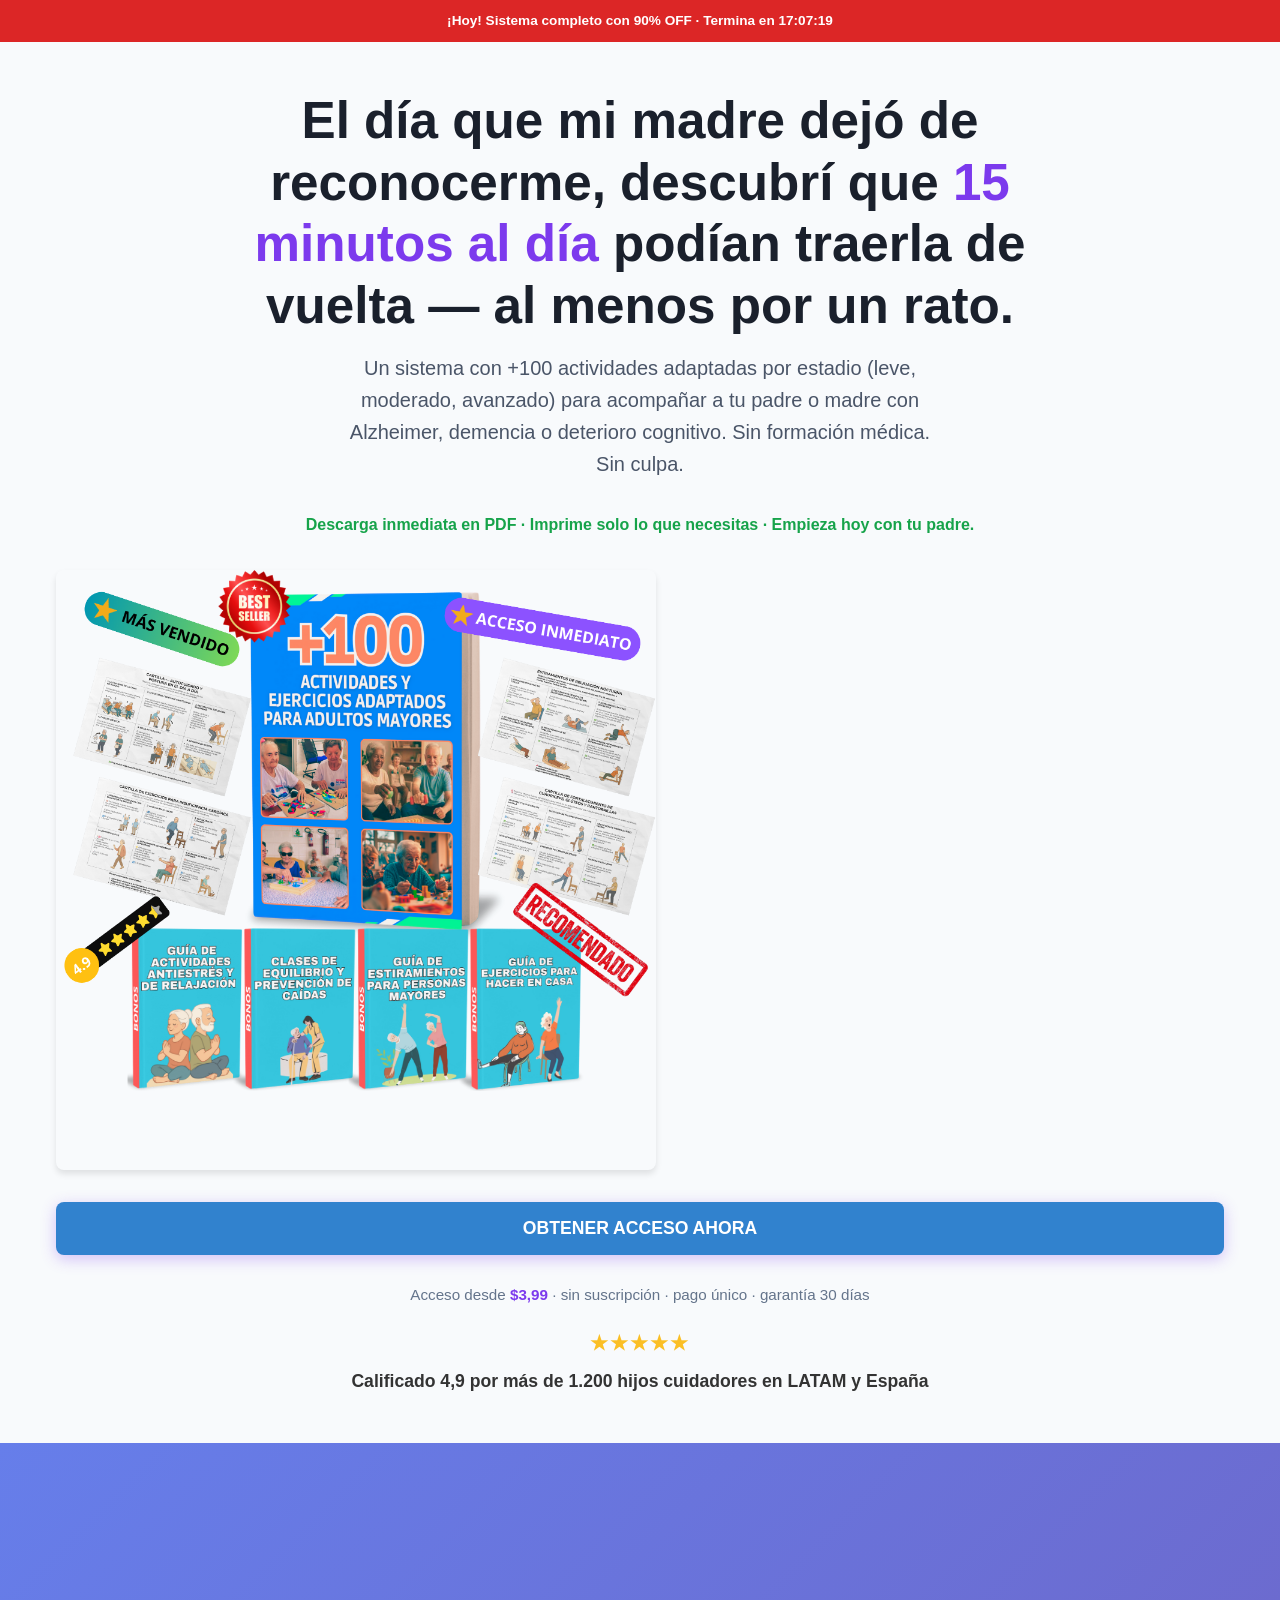
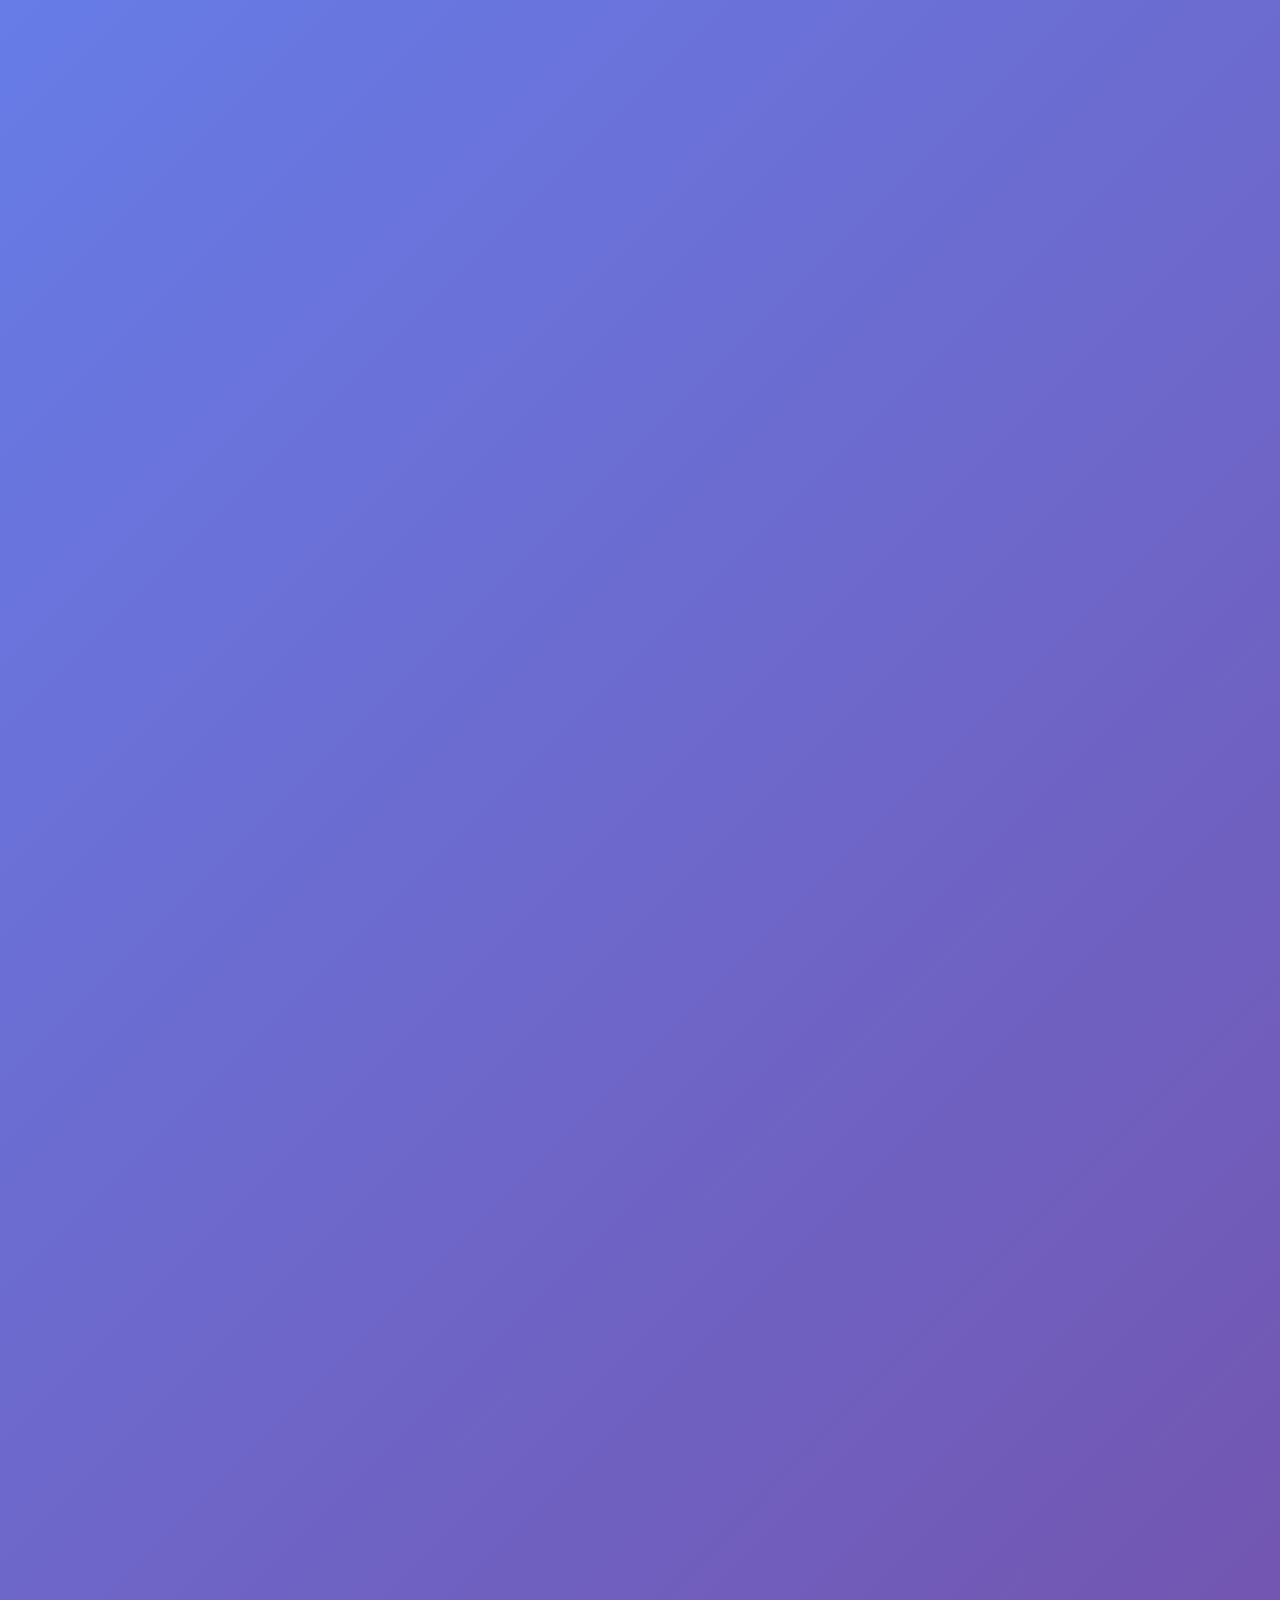
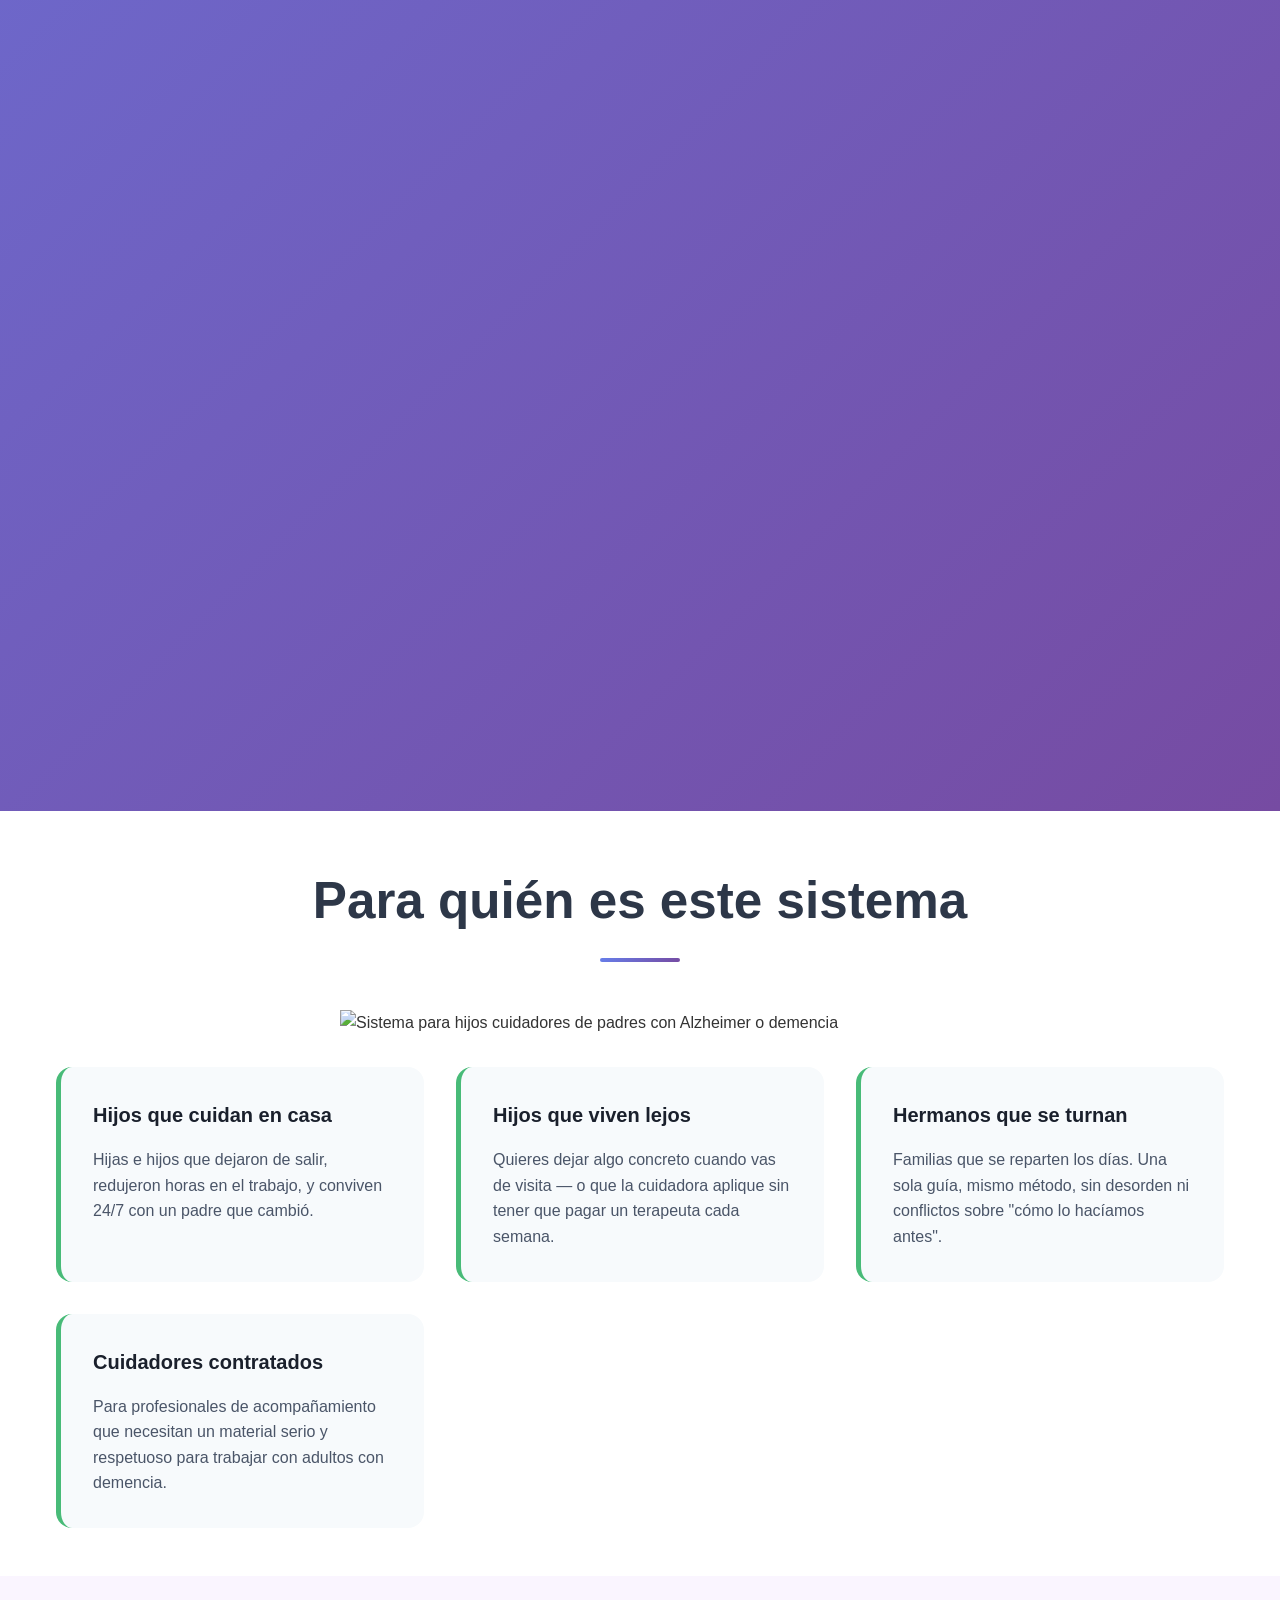
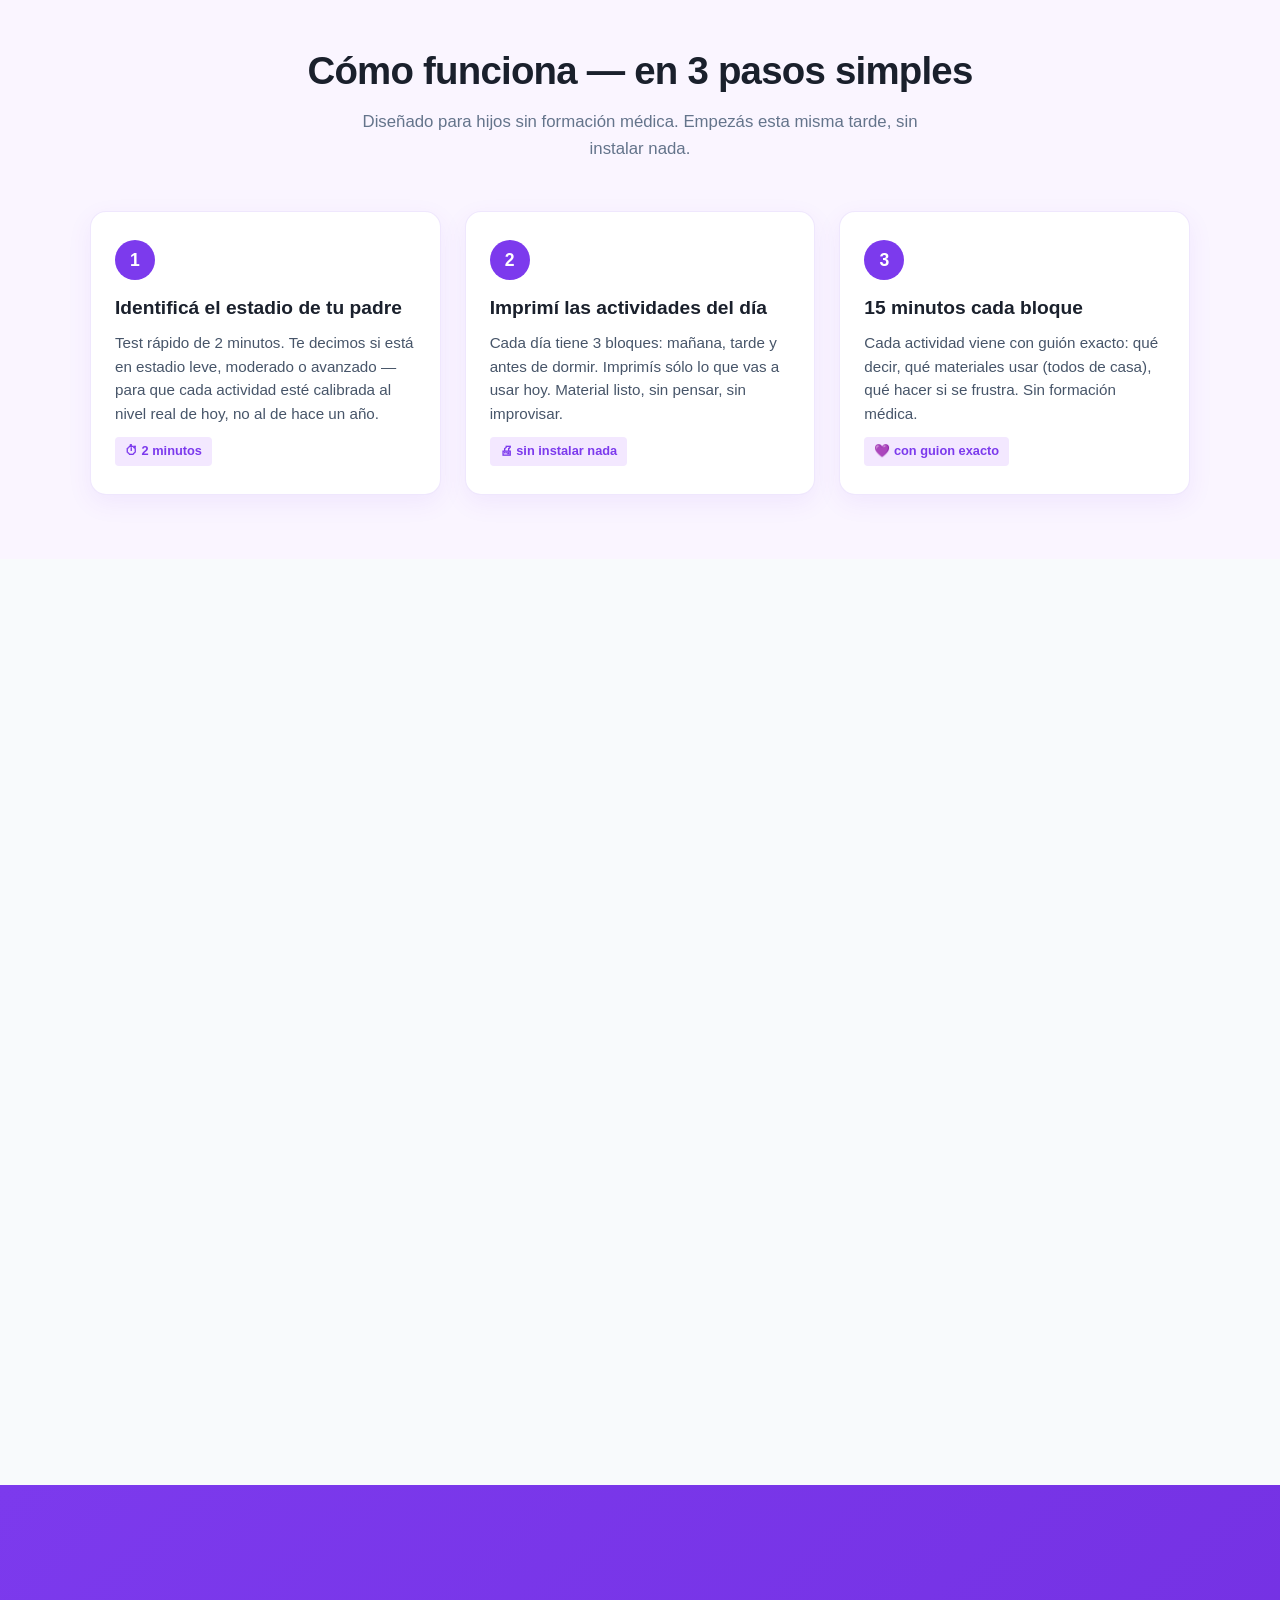
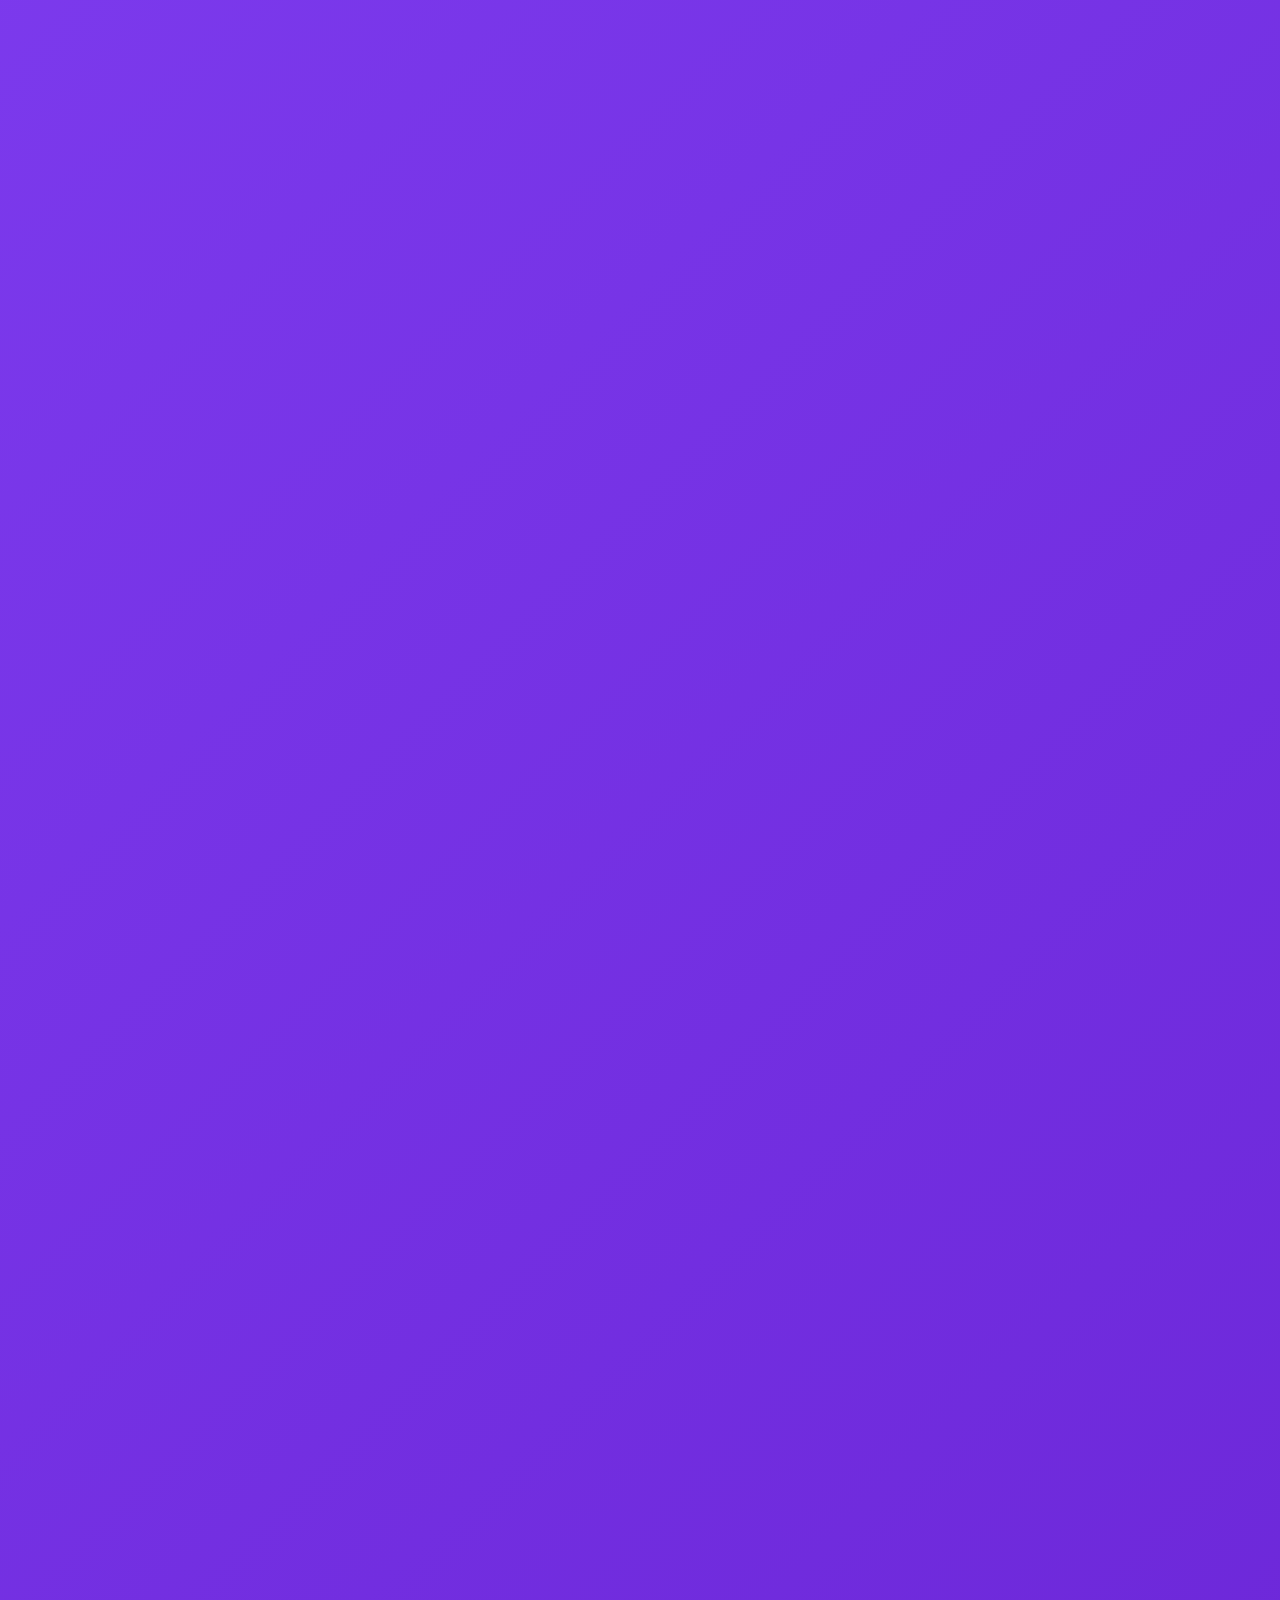
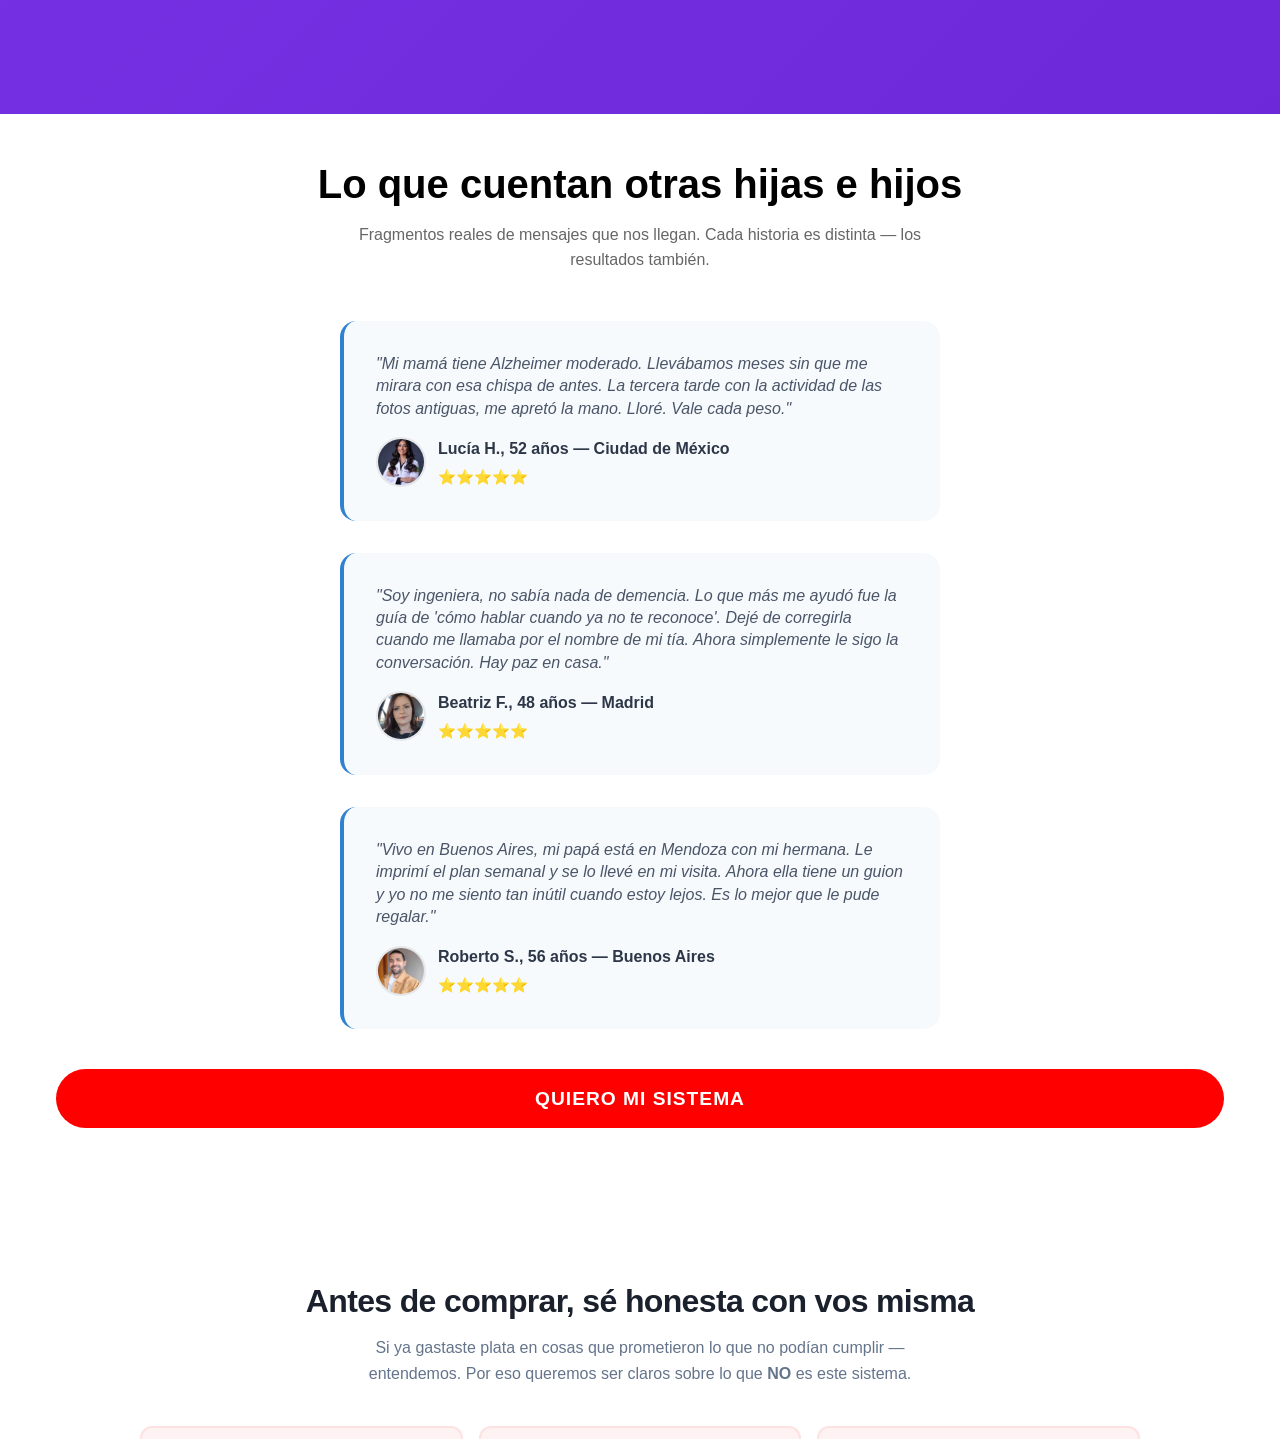
==== index.html @ bbbdfca9 "dsd" ====
<!DOCTYPE html>
<html lang="es">
<head>
    <meta charset="UTF-8">
    <meta name="viewport" content="width=device-width, initial-scale=1.0">
    <title>Sistema de Estimulación para Adultos Mayores con Alzheimer o Demencia | Para Hijos Cuidadores</title>
    <meta name="description" content="Protocolo de 15 minutos al día con +100 actividades adaptadas por estadio para acompañar a un padre o madre con Alzheimer, demencia o deterioro cognitivo. Para hijos cuidadores, sin formación médica.">
    <meta name="keywords" content="alzheimer, demencia, cuidador familiar, estimulación cognitiva, padre con demencia, madre con alzheimer, deterioro cognitivo, actividades adultos mayores">
    <link rel="icon" href="assets-shared/favicon.ico">

    <meta property="og:title" content="El día que mi madre dejó de reconocerme — descubrí estas 5 actividades">
    <meta property="og:description" content="Un sistema de 15 minutos al día para acompañar a tu padre o madre con Alzheimer o demencia. Sin formación médica, sin culpa.">
    <meta property="og:type" content="website">
    <meta property="og:image" content="assets-step-01/hero-mockup.png">

    <link rel="preload" as="image" href="assets-step-01/hero-mockup.png" fetchpriority="high">

    <style>
    *{margin:0;padding:0;box-sizing:border-box}
    html{scroll-behavior:smooth}
    body{font-family:-apple-system,BlinkMacSystemFont,'Segoe UI','Roboto','Oxygen','Ubuntu','Cantarell','Fira Sans','Droid Sans','Helvetica Neue',sans-serif;line-height:1.6;color:#333;font-size:1rem;-webkit-font-smoothing:antialiased;-moz-osx-font-smoothing:grayscale;text-rendering:optimizeSpeed}
    .container{max-width:1200px;margin:0 auto;padding:0 1rem;width:100%}
    .top-urgency-banner{background:#7c3aed;color:white;text-align:center;padding:.75rem 1rem;font-weight:600;position:sticky;top:0;z-index:1000;font-size:.9rem}
    .top-urgency-banner p{margin:0;font-size:.95rem;font-weight:600;white-space:nowrap}
    @media(max-width:480px){.top-urgency-banner{font-size:.8rem;padding:.6rem .5rem}.top-urgency-banner p{font-size:.85rem}}
    #hero{background:#f8fafc;text-align:center;padding:3rem 0}
    #hero h1{font-size:clamp(1.7rem,4.5vw,2.8rem);font-weight:800;color:#1a202c;margin-bottom:1rem;line-height:1.25;max-width:900px;margin-left:auto;margin-right:auto}
    .subtitle{font-size:1.2rem;color:#4a5568;margin-bottom:2rem;max-width:720px;margin-left:auto;margin-right:auto}
    .content-image-container{margin:2rem auto;max-width:600px}
    .content-image{max-width:100%;height:auto;border-radius:12px;box-shadow:0 10px 30px rgba(0,0,0,.1)}
    .btn{display:inline-block;padding:1rem 2rem;font-size:1.1rem;font-weight:600;text-decoration:none;border-radius:8px;transition:all .3s ease;border:none;cursor:pointer;text-align:center;min-height:44px;min-width:44px;touch-action:manipulation}
    .btn-primary{background:#7c3aed;color:white;box-shadow:0 4px 15px rgba(124,58,237,.3)}
    .btn-primary:hover{background:#6d28d9;transform:translateY(-2px);box-shadow:0 6px 20px rgba(124,58,237,.4)}
    img{max-width:100%;height:auto;display:block}
    input,textarea,select{font-size:16px}
    @media (max-width:768px){.container{padding:0 .75rem}#hero{padding:2rem 0}#hero h1{font-size:1.6rem;line-height:1.2;margin-bottom:.75rem}.subtitle{font-size:1.05rem;margin-bottom:1.5rem}.btn{padding:.875rem 1.5rem;font-size:1rem}}
    </style>

    <link rel="stylesheet" href="index.css">

    <!-- ====== OVERRIDES (consistência visual roxa + novas seções) ====== -->
    <style>
      /* ===== Fixes responsivos ===== */
      html { overflow-x: clip; }
      body { overflow-x: clip; max-width: 100vw; }
      * { max-width: 100%; }
      img, video { max-width: 100%; height: auto; }

      /* Banner sticky garantido + texto que quebra */
      .top-urgency-banner { position: sticky !important; top: 0 !important; z-index: 1000 !important; }
      .top-urgency-banner p { white-space: normal !important; font-size: .85rem !important; line-height: 1.35 !important; }
      @media (max-width: 480px) {
        .top-urgency-banner p { font-size: .78rem !important; }
      }

      /* Plans title responsivo */
      .plans-section-title { white-space: normal !important; }
      #dynamic-promo-text { display: block; line-height: 1.5; font-size: .95rem; }
      @media (max-width: 480px) {
        #dynamic-promo-text { font-size: .85rem; }
      }

      /* H1 + subtitle do hero garantindo wrap */
      #hero h1 { word-wrap: break-word; overflow-wrap: break-word; }
      .subtitle { word-wrap: break-word; overflow-wrap: break-word; }

      /* Container nunca estoura */
      .container { max-width: 100% !important; box-sizing: border-box; }
      @media (min-width: 1200px) { .container { max-width: 1200px !important; } }

      /* Notificações abaixo do banner (não colidem) */
      .purchase-notifications-container {
        top: 56px !important;
        right: 16px !important;
        max-width: calc(100vw - 32px);
      }
      .purchase-notification { max-width: 320px !important; box-sizing: border-box; }
      @media (max-width: 480px) {
        .purchase-notifications-container { top: 70px !important; right: 8px !important; left: 8px !important; max-width: calc(100vw - 16px); }
        .purchase-notification { max-width: 100% !important; font-size: .82rem !important; padding: 12px 14px !important; }
      }

      /* fundo do plans em roxo coeso com a marca */
      #plans { background: linear-gradient(135deg, #7c3aed 0%, #6d28d9 100%) !important; }
      #plans .limited-time-banner { background: #fbbf24 !important; color: #1a202c !important; }
      #plans .plan-popular, #plans .plan-badge { background: #7c3aed !important; }
      #plans .plan-features-new li:before { color: #7c3aed !important; }
      .plan-card { color: #1a202c; }

      /* Microcopy de preço no hero */
      .hero-price-hint { font-size: .95rem; color: #64748b; margin-top: .75rem; }
      .hero-price-hint strong { color: #7c3aed; font-weight: 800; }

      /* ===== Como funciona ===== */
      #como-funciona { background: #faf5ff; padding: 4rem 0; }
      #como-funciona h2 { text-align: center; font-size: clamp(1.6rem, 4vw, 2.4rem); font-weight: 800; color: #1a202c; margin-bottom: .5rem; letter-spacing: -.02em; }
      #como-funciona .como-sub { text-align: center; color: #64748b; max-width: 600px; margin: 0 auto 3rem; font-size: 1.05rem; }
      .steps-grid { display: grid; grid-template-columns: repeat(auto-fit, minmax(240px, 1fr)); gap: 24px; max-width: 1100px; margin: 0 auto; }
      .step-card { background: white; border-radius: 16px; padding: 28px 24px; box-shadow: 0 8px 24px rgba(124,58,237,.08); border: 1px solid rgba(124,58,237,.12); position: relative; }
      .step-num { display: inline-flex; width: 40px; height: 40px; background: #7c3aed; color: white; border-radius: 50%; align-items: center; justify-content: center; font-weight: 800; font-size: 1.1rem; margin-bottom: 16px; }
      .step-card h3 { font-size: 1.2rem; font-weight: 700; color: #1a202c; margin-bottom: 10px; line-height: 1.3; }
      .step-card p { font-size: .95rem; color: #475569; line-height: 1.55; margin: 0; }
      .step-card .step-meta { display: inline-block; margin-top: 12px; font-size: .8rem; font-weight: 700; color: #7c3aed; background: #f3e8ff; padding: 4px 10px; border-radius: 4px; }

      /* ===== Esto NO es ===== */
      #not-this { background: white; padding: 4rem 0; }
      #not-this h2 { text-align: center; font-size: clamp(1.5rem, 4vw, 2rem); font-weight: 800; color: #1a202c; margin-bottom: .5rem; letter-spacing: -.02em; }
      #not-this .not-sub { text-align: center; color: #64748b; max-width: 580px; margin: 0 auto 2.5rem; font-size: 1rem; }
      .not-grid { display: grid; grid-template-columns: repeat(auto-fit, minmax(240px, 1fr)); gap: 16px; max-width: 1000px; margin: 0 auto; }
      .not-card { padding: 24px; border: 2px solid #fee2e2; border-radius: 12px; background: #fef2f2; }
      .not-card .not-icon { font-size: 1.8rem; margin-bottom: 8px; }
      .not-card h3 { font-size: 1.05rem; font-weight: 700; color: #991b1b; margin-bottom: 8px; }
      .not-card p { font-size: .9rem; color: #7f1d1d; line-height: 1.5; margin: 0; }
      .yes-card-row { margin-top: 32px; padding: 24px; background: #f0fdf4; border: 2px solid #bbf7d0; border-radius: 12px; max-width: 720px; margin-left: auto; margin-right: auto; text-align: center; }
      .yes-card-row strong { color: #166534; font-size: 1.05rem; }
      .yes-card-row p { color: #14532d; font-size: .95rem; margin-top: 6px; line-height: 1.55; }

      /* ===== Sticky CTA mobile ===== */
      .sticky-cta-alz {
        position: fixed; bottom: 0; left: 0; right: 0;
        background: white;
        border-top: 2px solid #7c3aed;
        padding: 12px 16px;
        display: none; align-items: center; justify-content: space-between; gap: 12px;
        box-shadow: 0 -4px 16px rgba(0,0,0,.1);
        z-index: 99;
      }
      .sticky-cta-alz .sticky-info { font-size: .82rem; color: #1a202c; font-weight: 600; line-height: 1.3; flex: 1; }
      .sticky-cta-alz .sticky-info strong { color: #7c3aed; font-size: 1rem; display: block; }
      .sticky-cta-alz .sticky-btn { background: #7c3aed; color: white; padding: 12px 18px; border-radius: 8px; font-weight: 700; font-size: .9rem; text-decoration: none; white-space: nowrap; }
      .sticky-cta-alz .sticky-btn:hover { background: #6d28d9; }
      @media (max-width: 768px) { .sticky-cta-alz { display: flex; } body { padding-bottom: 80px; } }
    </style>
</head>
<body>

    <!-- Top urgency banner -->
    <div class="top-urgency-banner">
        <div class="container">
            <p>¡Hoy! Sistema completo con 90% OFF · Termina en <span id="countdown-timer" style="font-weight: 700;">23:59:59</span></p>
        </div>
    </div>

    <section id="hero">
        <div class="container">
            <h1>El día que mi madre dejó de reconocerme, descubrí que <span style="color: #7c3aed; font-weight: 900;">15 minutos al día</span> podían traerla de vuelta — al menos por un rato.</h1>
            <p class="subtitle">Un sistema con +100 actividades adaptadas por estadio (leve, moderado, avanzado) para acompañar a tu padre o madre con Alzheimer, demencia o deterioro cognitivo. Sin formación médica. Sin culpa.</p>
            <p style="font-size: 1rem; color: #16a34a; font-weight: 600; margin-bottom: 2rem; max-width: 700px; margin-left: auto; margin-right: auto;">Descarga inmediata en PDF · Imprime solo lo que necesitas · Empieza hoy con tu padre.</p>

            <div class="content-image-container">
                <img src="assets-step-01/hero-mockup.png" alt="Sistema de estimulación cognitiva y movimiento para adultos mayores con Alzheimer" class="content-image" fetchpriority="high" decoding="async">
            </div>

            <button id="cta-hero" class="btn btn-primary">OBTENER ACCESO AHORA</button>
            <p class="hero-price-hint">Acceso desde <strong>$3,99</strong> · sin suscripción · pago único · garantía 30 días</p>
            <div class="rating" style="margin-top: 1.25rem;">
                <div class="stars">★★★★★</div>
                Calificado 4,9 por más de <strong>1.200 hijos cuidadores</strong> en LATAM y España
            </div>
        </div>
    </section>

    <section id="benefits">
        <div class="container">
            <h2 class="benefits-title">Lo que cambia en tu casa</h2>
            <div class="benefits-grid">
                <div class="benefit-card">
                    <div class="benefit-icon">💜</div>
                    <h3>Momentos de conexión real</h3>
                    <p>Actividades pensadas para que él te mire a los ojos, sonría y vuelva a estar presente — aunque sea por unos minutos.</p>
                </div>
                <div class="benefit-card">
                    <div class="benefit-icon">🧠</div>
                    <h3>Estimulación por estadio</h3>
                    <p>Tres niveles distintos: leve, moderado y avanzado. No es lo mismo lo que necesita papá esta semana que el mes pasado.</p>
                </div>
                <div class="benefit-card">
                    <div class="benefit-icon">😌</div>
                    <h3>Menos crisis, menos agitación</h3>
                    <p>Rutinas de 15 minutos que reducen episodios de ansiedad por la tarde (sundowning) y ayudan a dormir mejor.</p>
                </div>
                <div class="benefit-card">
                    <div class="benefit-icon">🤝</div>
                    <h3>Sin formación médica</h3>
                    <p>Diseñado para ti, hijo o hija que cuida en casa — no para un geriatra. Si sabes leer y tener paciencia, puedes hacerlo.</p>
                </div>
            </div>
            <div class="benefits-cta-container">
                <button id="cta-benefits" class="btn btn-secondary">QUIERO TRAER A MAMÁ DE VUELTA</button>
            </div>
        </div>
    </section>

    <section id="personas">
        <div class="container">
            <h2 class="personas-title">Para quién es este sistema</h2>
            <div style="max-width: 600px; width: 100%; margin: 20px auto;">
                <img src="assets-step-01/target-audience-mockup.png" alt="Sistema para hijos cuidadores de padres con Alzheimer o demencia" loading="lazy" decoding="async" style="width: 100%; height: auto; display: block;">
            </div>
            <div class="personas-grid">
                <div class="persona">
                    <h3>Hijos que cuidan en casa</h3>
                    <p>Hijas e hijos que dejaron de salir, redujeron horas en el trabajo, y conviven 24/7 con un padre que cambió.</p>
                </div>
                <div class="persona">
                    <h3>Hijos que viven lejos</h3>
                    <p>Quieres dejar algo concreto cuando vas de visita — o que la cuidadora aplique sin tener que pagar un terapeuta cada semana.</p>
                </div>
                <div class="persona">
                    <h3>Hermanos que se turnan</h3>
                    <p>Familias que se reparten los días. Una sola guía, mismo método, sin desorden ni conflictos sobre "cómo lo hacíamos antes".</p>
                </div>
                <div class="persona">
                    <h3>Cuidadores contratados</h3>
                    <p>Para profesionales de acompañamiento que necesitan un material serio y respetuoso para trabajar con adultos con demencia.</p>
                </div>
            </div>
        </div>
    </section>

    <section id="como-funciona">
        <div class="container">
            <h2>Cómo funciona — en 3 pasos simples</h2>
            <p class="como-sub">Diseñado para hijos sin formación médica. Empezás esta misma tarde, sin instalar nada.</p>
            <div class="steps-grid">
                <div class="step-card">
                    <div class="step-num">1</div>
                    <h3>Identificá el estadio de tu padre</h3>
                    <p>Test rápido de 2 minutos. Te decimos si está en estadio leve, moderado o avanzado — para que cada actividad esté calibrada al nivel real de hoy, no al de hace un año.</p>
                    <span class="step-meta">⏱ 2 minutos</span>
                </div>
                <div class="step-card">
                    <div class="step-num">2</div>
                    <h3>Imprimí las actividades del día</h3>
                    <p>Cada día tiene 3 bloques: mañana, tarde y antes de dormir. Imprimís sólo lo que vas a usar hoy. Material listo, sin pensar, sin improvisar.</p>
                    <span class="step-meta">🖨 sin instalar nada</span>
                </div>
                <div class="step-card">
                    <div class="step-num">3</div>
                    <h3>15 minutos cada bloque</h3>
                    <p>Cada actividad viene con guión exacto: qué decir, qué materiales usar (todos de casa), qué hacer si se frustra. Sin formación médica.</p>
                    <span class="step-meta">💜 con guion exacto</span>
                </div>
            </div>
        </div>
    </section>

    <section id="testimonials-carousel">
        <div class="container">
            <h2 class="testimonials-carousel-title">Hijos cuidadores que ya cambiaron sus tardes</h2>
            <div class="carousel-container">
                <div class="carousel-wrapper">
                    <div class="carousel-slides" id="carousel-slides">
                        <div class="carousel-slide active">
                            <img src="assets-step-01/testimonio-1.png" alt="Testimonio de cuidadora 1" loading="lazy">
                        </div>
                        <div class="carousel-slide">
                            <img src="assets-step-01/testimonio-2.png" alt="Testimonio de cuidadora 2" loading="lazy">
                        </div>
                        <div class="carousel-slide">
                            <img src="assets-step-01/testimonio-3.png" alt="Testimonio de cuidadora 3" loading="lazy">
                        </div>
                        <div class="carousel-slide">
                            <img src="assets-step-01/testimonio-4.png" alt="Testimonio de cuidadora 4" loading="lazy">
                        </div>
                    </div>
                    <button class="carousel-btn carousel-prev" id="carousel-prev"><span>‹</span></button>
                    <button class="carousel-btn carousel-next" id="carousel-next"><span>›</span></button>
                </div>
                <div class="carousel-dots" id="carousel-dots">
                    <span class="carousel-dot active" data-slide="0"></span>
                    <span class="carousel-dot" data-slide="1"></span>
                    <span class="carousel-dot" data-slide="2"></span>
                    <span class="carousel-dot" data-slide="3"></span>
                </div>
            </div>
        </div>
    </section>

    <section id="plans">
        <div class="container">
            <h2 class="plans-section-title">Elige tu acceso</h2>
            <div class="limited-time-banner">
                <span id="dynamic-promo-text">⏰ Descuento del 90% válido <strong>SOLO HOY</strong> · termina a las 23:59h del <span id="promo-date">09/06/2026</span> · cierra en <span id="countdown-timer-2" style="font-weight: 800;">23:59:59</span></span>
            </div>
            <div class="plans-grid">
                <div class="plan-card plan-basic-new">
                    <h3>Guía Esencial</h3>
                    <div class="price-section">
                        <div class="old-price">De $ 39</div>
                        <div class="current-price">$ 3,99</div>
                        <div class="discount-badge">90% de DESCUENTO</div>
                    </div>
                    <ul class="plan-features-new">
                        <li>✓ +100 actividades adaptadas por estadio (leve, moderado, avanzado)</li>
                        <li>✓ Protocolo de 15 minutos / 3 veces al día</li>
                        <li>✓ Listo para imprimir y empezar hoy</li>
                        <li>✓ Garantía de 14 días</li>
                    </ul>
                    <a href="https://pay.hotmart.com/U104294498Q?off=basico-alz&checkoutMode=10" id="cta-basic" class="btn btn-basic-new" target="_blank" rel="noopener noreferrer">QUIERO LA GUÍA ESENCIAL</a>
                    <div class="security-icons-new">
                        <img src="assets-step-01/security-badges.png" alt="Compra Segura, Satisfacción Garantizada, Privacidad Protegida" class="security-badges" loading="lazy" decoding="async">
                    </div>
                </div>

                <div class="plan-card plan-premium-new">
                    <div class="plan-badge-new">EL QUE COMPRAN LOS HIJOS</div>
                    <h3>Sistema Completo</h3>
                    <div class="price-section">
                        <div class="old-price">De $ 99</div>
                        <div class="current-price">$ 9,99</div>
                        <div class="discount-badge">90% de DESCUENTO</div>
                    </div>
                    <div class="basic-included">Incluye todo de la Guía Esencial +</div>
                    <ul class="plan-features-premium">
                        <li>✓ +100 actividades adaptadas por estadio</li>
                        <li>✓ Protocolo de 15 minutos / 3 veces al día</li>
                        <li>✓ Acceso de por vida + actualizaciones</li>
                        <li>✓ Garantía de 30 días</li>
                        <li class="premium-feature">🎁 Guía: Cómo hablar con tu padre cuando ya no te reconoce</li>
                        <li class="premium-feature">🎁 Cartilla de Sundowning — qué hacer cuando se agita por la tarde</li>
                        <li class="premium-feature">🎁 Señales de alerta: cuándo es una crisis y cuándo es la enfermedad</li>
                        <li class="premium-feature">🎁 Plan semanal imprimible (4 estadios × 7 días)</li>
                        <li class="premium-feature">🎁 Audios para sesiones de calma (descarga MP3)</li>
                    </ul>
                    <a href="https://pay.hotmart.com/U104294498Q?checkoutMode=10" id="cta-premium" class="btn btn-premium-new" target="_blank" rel="noopener noreferrer">QUIERO EL SISTEMA COMPLETO</a>
                    <div class="testimonial-count">Más de 1.200 hijos cuidadores ya lo están usando</div>
                    <div class="security-icons-new">
                        <img src="assets-step-01/security-badges.png" alt="Compra Segura, Satisfacción Garantizada, Privacidad Protegida" class="security-badges" loading="lazy" decoding="async">
                    </div>
                </div>
            </div>

            <div class="guarantee-image-container">
                <img src="assets-step-01/guarantee-seal.png" alt="Garantía de 30 días - Pruébalo sin riesgo" class="guarantee-image" loading="lazy" decoding="async">
            </div>

            <div id="guarantee-inline" class="guarantee">Pruébalo durante 30 días con tu padre. Si no te ayuda a tener un momento de conexión, te devolvemos el 100%. Sin preguntas.</div>
        </div>
    </section>

    <section id="testimonials">
        <div class="container">
            <h2 class="testimonials-title">Lo que cuentan otras hijas e hijos</h2>
            <p class="testimonials-subtitle">Fragmentos reales de mensajes que nos llegan. Cada historia es distinta — los resultados también.</p>
            <div class="testimonial">
                <p>"Mi mamá tiene Alzheimer moderado. Llevábamos meses sin que me mirara con esa chispa de antes. La tercera tarde con la actividad de las fotos antiguas, me apretó la mano. Lloré. Vale cada peso."</p>
                <div class="author">
                    <img src="assets-step-01/author-carmen-lopez.webp" alt="Lucía H. - Testimonio de cuidadora" class="author-photo" loading="lazy" decoding="async">
                    <div>
                        <div class="author-name">Lucía H., 52 años — Ciudad de México</div>
                        <div class="author-stars">⭐⭐⭐⭐⭐</div>
                    </div>
                </div>
            </div>
            <div class="testimonial">
                <p>"Soy ingeniera, no sabía nada de demencia. Lo que más me ayudó fue la guía de 'cómo hablar cuando ya no te reconoce'. Dejé de corregirla cuando me llamaba por el nombre de mi tía. Ahora simplemente le sigo la conversación. Hay paz en casa."</p>
                <div class="author">
                    <img src="assets-step-01/author-maria-gonzalez.webp" alt="Beatriz F. - Testimonio de cuidadora" class="author-photo" loading="lazy" decoding="async">
                    <div>
                        <div class="author-name">Beatriz F., 48 años — Madrid</div>
                        <div class="author-stars">⭐⭐⭐⭐⭐</div>
                    </div>
                </div>
            </div>
            <div class="testimonial">
                <p>"Vivo en Buenos Aires, mi papá está en Mendoza con mi hermana. Le imprimí el plan semanal y se lo llevé en mi visita. Ahora ella tiene un guion y yo no me siento tan inútil cuando estoy lejos. Es lo mejor que le pude regalar."</p>
                <div class="author">
                    <img src="assets-step-01/author-luis-torres.webp" alt="Roberto S. - Testimonio de cuidador" class="author-photo" loading="lazy" decoding="async">
                    <div>
                        <div class="author-name">Roberto S., 56 años — Buenos Aires</div>
                        <div class="author-stars">⭐⭐⭐⭐⭐</div>
                    </div>
                </div>
            </div>

            <div class="bonus-button-container">
                <a href="#plans" class="btn bonus-btn">QUIERO MI SISTEMA</a>
            </div>
        </div>
    </section>

    <section id="not-this">
        <div class="container">
            <h2>Antes de comprar, sé honesta con vos misma</h2>
            <p class="not-sub">Si ya gastaste plata en cosas que prometieron lo que no podían cumplir — entendemos. Por eso queremos ser claros sobre lo que <strong>NO</strong> es este sistema.</p>
            <div class="not-grid">
                <div class="not-card">
                    <div class="not-icon">❌</div>
                    <h3>NO es una cura</h3>
                    <p>El Alzheimer y la demencia no se curan. Cualquiera que te diga lo contrario te está mintiendo. Lo nuestro es darte momentos buenos en el día, no revertir la enfermedad.</p>
                </div>
                <div class="not-card">
                    <div class="not-icon">❌</div>
                    <h3>NO reemplaza al geriatra</h3>
                    <p>Tu papá necesita seguir con su neurólogo, su medicación y sus consultas. Este sistema es un complemento para los 23 horas que vos pasás con él entre consulta y consulta.</p>
                </div>
                <div class="not-card">
                    <div class="not-icon">❌</div>
                    <h3>NO es terapia profesional</h3>
                    <p>No vas a hacer rehabilitación neurológica con esto. Vas a tener herramientas para conectar, estimular y reducir crisis — desde tu rol de hija o hijo cuidador.</p>
                </div>
                <div class="not-card">
                    <div class="not-icon">❌</div>
                    <h3>NO funciona si no lo hacés</h3>
                    <p>Te lo decimos directo: si lo descargás y no lo aplicás, no va a pasar nada. El sistema es simple, pero necesita 15 minutos al día de vos.</p>
                </div>
            </div>
            <div class="yes-card-row">
                <strong>✅ Lo que SÍ es:</strong>
                <p>Un plan concreto, paso a paso, escrito por gente que cuidó a sus propios padres con demencia — para que vos dejes de improvisar y empieces a tener momentos buenos con tu papá o mamá esta misma semana.</p>
            </div>
        </div>
    </section>

    <section id="faq">
        <div class="container">
            <h2 class="faq-title">Preguntas frecuentes</h2>
            <div class="faq-item">
                <button class="faq-question">
                    Mi padre está en estadio avanzado y no responde a nada. ¿Esto sirve para él?
                    <span>+</span>
                </button>
                <div class="faq-answer">
                    Sí. El nivel "avanzado" tiene actividades que no exigen palabras: estimulación táctil con texturas, música familiar de su juventud, masaje guiado de manos, aromas que él reconoce. El objetivo no es que él hable — es que durante esos minutos haya un encuentro entre los dos.
                </div>
            </div>
            <div class="faq-item">
                <button class="faq-question">
                    No tengo formación médica. ¿Voy a poder hacerlo?
                    <span>+</span>
                </button>
                <div class="faq-answer">
                    El sistema está escrito para hijos, no para terapeutas. Cada actividad tiene 3 cosas: qué materiales necesitas (todos de casa), qué decir paso a paso, y qué hacer si tu padre se frustra o se distrae. Si sabes leer y tener paciencia, puedes empezar hoy.
                </div>
            </div>
            <div class="faq-item">
                <button class="faq-question">
                    ¿En cuánto tiempo voy a notar algo?
                    <span>+</span>
                </button>
                <div class="faq-answer">
                    La mayoría de las familias reportan un primer "momento de conexión" en los primeros 3 a 7 días — una sonrisa, un apretón de mano, una palabra. Lo que toma más tiempo (3-4 semanas) es reducir crisis y agitación. No prometemos curar la demencia — eso no se puede. Prometemos que tendrás más momentos buenos en el día.
                </div>
            </div>
            <div class="faq-item">
                <button class="faq-question">
                    ¿Sirve para Alzheimer, demencia vascular, deterioro cognitivo o Parkinson?
                    <span>+</span>
                </button>
                <div class="faq-answer">
                    Sirve para cualquier forma de declinación cognitiva en adultos mayores donde haya preservada la capacidad de sentir, escuchar música o tocar objetos. El protocolo se adapta por estadio funcional, no por diagnóstico médico — así que funciona transversalmente.
                </div>
            </div>
            <div class="faq-item">
                <button class="faq-question">
                    ¿Cómo recibo el acceso?
                    <span>+</span>
                </button>
                <div class="faq-answer">
                    Después de la confirmación del pago, recibes un correo con el enlace de descarga inmediata. Puedes empezar a imprimir y aplicar la primera actividad en menos de 5 minutos.
                </div>
            </div>
            <div class="faq-item">
                <button class="faq-question">
                    ¿Y si lo pruebo y no me sirve?
                    <span>+</span>
                </button>
                <div class="faq-answer">
                    Tienes 30 días para probarlo con tu padre o madre. Si no te ayuda a tener al menos un momento de conexión, escribes a soporte y te devolvemos el 100%. Sin preguntas, sin trámites.
                </div>
            </div>
        </div>
    </section>

    <footer id="footer">
        <div class="container">
            <div class="footer-links">
                <a href="#" class="footer-link">Política de Privacidad</a>
                <a href="#" class="footer-link">Términos de Uso</a>
                <a href="#" class="footer-link">Soporte</a>
            </div>
            <div class="footer-copyright">
                © 2026. Sistema para hijos cuidadores. Este material no reemplaza la consulta médica ni el seguimiento por un geriatra.
            </div>
        </div>
    </footer>

    <div id="purchase-notifications" class="purchase-notifications-container"></div>

    <!-- Sticky CTA mobile -->
    <div class="sticky-cta-alz">
        <div class="sticky-info">
            <strong>Sistema Completo · $9,99</strong>
            <span>90% OFF · garantía 30 días</span>
        </div>
        <a href="#plans" class="sticky-btn">VER OFERTA →</a>
    </div>

    <script src="app.js"></script>
    <script>
      // Espelha countdown no banner do plans
      (function syncCountdown() {
        const src = document.getElementById('countdown-timer');
        const dst = document.getElementById('countdown-timer-2');
        if (!src || !dst) return;
        new MutationObserver(() => dst.textContent = src.textContent).observe(src, { childList: true, characterData: true, subtree: true });
        dst.textContent = src.textContent;
      })();
    </script>
</body>
</html>
---- index.css ----
*{margin:0;padding:0;box-sizing:border-box}html{scroll-behavior:smooth}body{font-family:-apple-system,BlinkMacSystemFont,Segoe UI,Roboto,Oxygen,Ubuntu,Cantarell,Fira Sans,Droid Sans,Helvetica Neue,sans-serif;line-height:1.6;color:#333;font-size:1rem;font-display:swap;-webkit-font-smoothing:antialiased;-moz-osx-font-smoothing:grayscale;text-rendering:optimizeSpeed}img{max-width:100%;height:auto;display:block}button,.btn{min-height:44px;min-width:44px;touch-action:manipulation}input,textarea,select{font-size:16px}.container{max-width:1200px;margin:0 auto;padding:0 1rem}.top-urgency-banner{background:#dc2626;color:#fff;text-align:center;padding:.75rem 1rem;font-weight:600;position:sticky;top:0;z-index:1000;font-size:.9rem}.top-urgency-banner p{margin:0;font-size:.95rem;font-weight:600;white-space:nowrap}@media (max-width: 480px){.top-urgency-banner{font-size:.8rem;padding:.6rem .5rem}.top-urgency-banner p{font-size:.85rem}}.offer-bar{background:#ff6b35;color:#fff;text-align:center;padding:.75rem 1rem;font-weight:600;position:sticky;top:0;z-index:100;font-size:.9rem}#hero{background:#f8fafc;text-align:center;padding:3rem 0}#hero h1{font-size:3.2rem;font-weight:700;color:#1a202c;margin-bottom:1rem;line-height:1.2;max-width:900px;margin-left:auto;margin-right:auto}@media (max-width: 768px){#hero{padding:2rem 0}#hero h1{font-size:2.2rem;line-height:1.3;margin-bottom:1.5rem;padding:0 1rem}.subtitle{font-size:1.1rem;padding:0 1rem;margin-bottom:2rem}}.subtitle{font-size:1.25rem;color:#4a5568;margin-bottom:2rem;max-width:600px;margin-left:auto;margin-right:auto}.price-badge{background:#48bb78;color:#fff;padding:.75rem 1.5rem;border-radius:2rem;font-weight:600;display:inline-block;margin-bottom:2rem;font-size:1.1rem}.btn{padding:1rem 2rem;border:none;border-radius:.5rem;font-weight:600;font-size:1.1rem;cursor:pointer;transition:all .3s ease;text-decoration:none;display:inline-block;text-align:center;font-family:inherit;line-height:1.2;width:100%;margin-bottom:1rem;min-height:44px;-webkit-tap-highlight-color:transparent}@media (max-width: 768px){.btn{font-size:1rem;padding:1.2rem 1.5rem;min-height:48px;border-radius:8px}}.btn-primary{background:#3182ce;color:#fff}.btn-primary:hover{background:#2c5aa0;transform:translateY(-2px)}.btn-secondary{background:#48bb78;color:#fff}.btn-secondary:hover{background:#38a169;transform:translateY(-2px)}.btn:focus{outline:3px solid rgba(66,153,225,.5);outline-offset:2px}.microproof-container{margin-top:1rem;display:flex;flex-direction:column;align-items:center;gap:.5rem}.payment-security-image{max-width:300px;height:auto;border-radius:.25rem}.content-image-container{margin:2rem 0;display:flex;justify-content:center}.content-image{max-width:100%;height:auto;border-radius:.5rem;box-shadow:0 4px 6px #0000001a}.microproof{font-size:.9rem;color:#718096;font-style:italic;margin:0}.benefits-cta-container{margin-top:2rem;text-align:center}#samples{background:#f8fafc;padding:3rem 0}#samples h2{text-align:center;margin-bottom:2rem;font-size:2rem;color:#1a202c}.samples-carousel-container{position:relative;max-width:800px;margin:0 auto}.samples-carousel{position:relative;overflow:hidden;border-radius:.5rem;box-shadow:0 4px 6px #0000001a}.samples-carousel-slide{display:none;width:100%}.samples-carousel-slide.active{display:block}.samples-carousel-slide img{width:100%;height:auto;display:block}.samples-carousel-nav{position:absolute;top:50%;transform:translateY(-50%);background:#00000080;color:#fff;border:none;width:3rem;height:3rem;border-radius:50%;font-size:1.5rem;cursor:pointer;transition:all .3s ease;z-index:10}.samples-carousel-nav:hover{background:#000000b3}.samples-carousel-prev{left:1rem}.samples-carousel-next{right:1rem}.samples-carousel-dots{display:flex;justify-content:center;gap:.5rem;margin-top:1rem}.samples-carousel-dot{width:.75rem;height:.75rem;border-radius:50%;border:none;background:#cbd5e0;cursor:pointer;transition:all .3s ease}.samples-carousel-dot.active{background:#3182ce}.carousel-container{position:relative;max-width:600px;margin:3rem auto 0;border-radius:1rem;overflow:hidden}.carousel{display:flex;transition:transform .5s ease}.carousel-slide{min-width:100%;position:relative}.carousel img{width:100%;height:auto;-o-object-fit:contain;object-fit:contain}.carousel-caption{position:absolute;bottom:0;left:0;right:0;background:linear-gradient(transparent,#000c);color:#fff;padding:2rem 1rem 1rem;font-weight:600;font-size:1.1rem}.carousel-nav{position:absolute;top:50%;transform:translateY(-50%);background:#ffffffe6;border:none;width:3rem;height:3rem;border-radius:50%;cursor:pointer;font-size:1.5rem;color:#333}.carousel-nav:hover{background:#fff}.carousel-nav:focus{outline:3px solid rgba(66,153,225,.5);outline-offset:2px}.carousel-prev{left:1rem}.carousel-next{right:1rem}#social-proof-top{background:#fff;padding:2rem 0;border-top:3px solid #48bb78}.social-proof-content{display:grid;grid-template-columns:1fr 2fr;gap:2rem;align-items:center}.rating{font-size:1.1rem;font-weight:600;color:#333}.stars{color:#fbbf24;font-size:1.25rem;margin-bottom:.5rem;letter-spacing:2px}.testimonials-brief{display:grid;gap:1rem}.testimonial-brief{background:#f7fafc;padding:1rem;border-radius:.5rem;border-left:4px solid #3182ce;font-style:italic}.testimonial-brief .author{font-size:.9rem;color:#718096;margin-top:.5rem;font-weight:600;font-style:normal;display:flex;align-items:center;gap:.75rem}#benefits{background:linear-gradient(135deg,#667eea,#764ba2);padding:4rem 0;color:#fff;content-visibility:auto;contain-intrinsic-size:600px}@media (max-width: 768px){#benefits{padding:2rem 0;contain-intrinsic-size:500px}}.benefits-title{text-align:center;font-size:3.2rem;font-weight:700;color:#fff;margin-bottom:3rem;text-shadow:0 2px 4px rgba(0,0,0,.1)}.benefits-grid{display:grid;grid-template-columns:repeat(auto-fit,minmax(280px,1fr));gap:2rem;max-width:1200px;margin:0 auto}.benefit-card{background:#ffffff1a;-webkit-backdrop-filter:blur(10px);backdrop-filter:blur(10px);border:1px solid rgba(255,255,255,.2);border-radius:1rem;padding:2rem;text-align:center;transition:all .3s ease;box-shadow:0 8px 32px #0000001a}.benefit-card:hover{transform:translateY(-10px);box-shadow:0 15px 40px #0003;background:#ffffff26}.benefit-icon{font-size:3rem;margin-bottom:1rem;display:block}.benefit-card h3{font-size:1.5rem;font-weight:700;margin-bottom:1rem;color:#fff}.benefit-card p{font-size:1rem;line-height:1.6;color:#ffffffe6;margin:0}@media (max-width: 768px){.benefits-title{font-size:2rem;margin-bottom:2rem;padding:0 1rem}.benefits-grid{grid-template-columns:1fr;gap:1.5rem;padding:0 1rem}.benefit-card{padding:1.5rem}.benefit-icon{font-size:2.5rem}.benefit-card h3{font-size:1.3rem}}#personas{background:#fff;padding:3rem 0}.personas-title{text-align:center;font-size:3.2rem;font-weight:700;color:#2d3748;margin-bottom:3rem;position:relative}.personas-title:after{content:"";width:80px;height:4px;background:linear-gradient(135deg,#667eea,#764ba2);display:block;margin:1rem auto 0;border-radius:2px}.personas-grid{display:grid;grid-template-columns:repeat(auto-fit,minmax(280px,1fr));gap:2rem;margin-top:2rem}.persona{background:#f7fafc;padding:2rem;border-radius:1rem;border-left:5px solid #48bb78}.persona h3{color:#1a202c;margin-bottom:1rem;font-size:1.25rem;font-weight:600}.persona p{color:#4a5568;line-height:1.6}@media (max-width: 768px){.personas-title{font-size:2rem;margin-bottom:2rem}.personas-grid{grid-template-columns:1fr;gap:1.5rem;margin-top:1rem}.persona{padding:1.5rem}}#samples{background:#f7fafc;padding:3rem 0;text-align:center}#samples h2{font-size:2rem;font-weight:700;color:#1a202c}#plans{background:#3b82f6;padding:3rem 0;text-align:center;content-visibility:auto;contain-intrinsic-size:800px}@media (max-width: 768px){#plans{padding:2rem 0;contain-intrinsic-size:700px}}.plans-section-title{font-size:2rem;font-weight:700;color:#fff;margin-bottom:1.5rem;text-align:center;white-space:nowrap}.limited-time-banner{background:#dc2626;color:#fff;padding:1rem 2rem;border-radius:.5rem;font-weight:700;font-size:1.1rem;text-align:center;margin:0 auto 2rem;max-width:600px;box-shadow:0 4px 6px #0000001a;animation:pulse 2s infinite}@keyframes pulse{0%,to{transform:scale(1)}50%{transform:scale(1.05)}}@keyframes pulse-button{0%,to{transform:scale(1);box-shadow:0 0 #4ade80b3}50%{transform:scale(1.02);box-shadow:0 0 0 10px #4ade8000}}.plans-grid{display:grid;grid-template-columns:repeat(auto-fit,minmax(320px,1fr));gap:2rem;margin:3rem 0;max-width:800px;margin-left:auto;margin-right:auto}.plan-card{background:#fff;border:2px solid #e2e8f0;border-radius:1rem;padding:2rem;position:relative;text-align:left;box-shadow:0 4px 6px #0000001a}.plan-popular{border-color:#3182ce;transform:scale(1.05)}.plan-badge{background:#3182ce;color:#fff;padding:.5rem 1rem;border-radius:2rem;font-size:.9rem;font-weight:600;position:absolute;top:-.75rem;left:50%;transform:translate(-50%)}.plan-card h3{text-align:center;color:#1a202c;font-size:1.5rem;margin-bottom:1rem}.plan-price{font-size:2.5rem;font-weight:700;color:#1a202c;margin:1rem 0;text-align:center}.plan-features{list-style:none;margin:2rem 0}.plan-features li{padding:.5rem 0;display:flex;align-items:center;color:#000}.plan-features li:before{content:"✓";color:#48bb78;font-weight:700;margin-right:.75rem;font-size:1.1rem}.security-proof{text-align:center;font-size:.9rem;color:#718096;margin-top:1rem}.guarantee-image-container{text-align:center;margin:2rem 0 1rem}.guarantee-image{max-width:300px;width:100%;height:auto;margin:0 auto;display:block}.guarantee{background:#e6fffa;border:2px solid #4fd1c7;border-radius:.75rem;padding:1.5rem;margin:1rem 0 2rem;text-align:center;font-weight:600;color:#234e52;font-size:1.1rem}.comparison-table{margin:3rem 0;overflow-x:auto}.comparison-table table{width:100%;border-collapse:collapse;background:#fff;border-radius:1rem;overflow:hidden;box-shadow:0 4px 6px #0000001a}.comparison-table th,.comparison-table td{padding:1rem;text-align:center;border-bottom:1px solid #e2e8f0}.comparison-table th{background:#f7fafc;font-weight:600;color:#1a202c}.comparison-table tr.missing-basic td:first-child{opacity:.6}.check{color:#48bb78;font-size:1.25rem;font-weight:700}.cross{color:#f56565;font-size:1.25rem;opacity:.6}#faq{background:#f7fafc;padding:3rem 0;content-visibility:auto;contain-intrinsic-size:500px}@media (max-width: 768px){#faq{padding:2rem 0;contain-intrinsic-size:450px}}.faq-item{background:#fff;border-radius:.75rem;margin-bottom:1rem;overflow:hidden;box-shadow:0 2px 4px #0000001a}.faq-question{width:100%;background:none;border:none;padding:1.5rem;text-align:left;font-weight:600;font-size:1.1rem;cursor:pointer;display:flex;justify-content:space-between;align-items:center;color:#1a202c;font-family:inherit}.faq-question:hover{background:#f7fafc}.faq-question:focus{outline:3px solid rgba(66,153,225,.5);outline-offset:-3px}.faq-answer{padding:0 1.5rem 1.5rem;color:#4a5568;display:none;line-height:1.6}.faq-answer.active{display:block}#testimonials{background:#fff;padding:3rem 0}.testimonials-title{text-align:center;font-size:2.5rem;font-weight:700;color:#000;margin-bottom:1rem;line-height:1.1}.testimonials-subtitle{text-align:center;font-size:1rem;color:#666;margin-bottom:3rem;max-width:600px;margin-left:auto;margin-right:auto}.testimonial{background:#f7fafc;padding:2rem;border-radius:1rem;border-left:4px solid #3182ce;margin-bottom:2rem;max-width:600px;margin-left:auto;margin-right:auto}.testimonial p{font-style:italic;margin-bottom:1rem;color:#4a5568;line-height:1.4}.testimonial .author{display:flex;align-items:center;gap:.75rem}.author-photo{width:50px;height:50px;border-radius:50%;-o-object-fit:cover;object-fit:cover;border:2px solid #e5e7eb}.author-name{font-size:1rem;color:#2d3748;font-weight:600;font-style:normal;margin-bottom:.25rem}.author-stars{font-size:.9rem;color:#fbbf24}#testimonials-carousel{background:#f8fafc;padding:4rem 0;content-visibility:auto;contain-intrinsic-size:400px}.testimonials-carousel-title{text-align:center;font-size:2.5rem;font-weight:700;color:#1a202c;margin-bottom:3rem;line-height:1.2}#testimonials-carousel .carousel-container{max-width:1200px;margin:0 auto;position:relative}.carousel-wrapper{position:relative;overflow:hidden;border-radius:1rem;box-shadow:0 10px 40px #0000001a;background:#fff}.carousel-slides{display:flex;transition:transform .5s ease-in-out;width:100%}#testimonials-carousel .carousel-slide{min-width:100%;flex-shrink:0;display:flex;justify-content:center;align-items:center;padding:2rem;background:#fff}#testimonials-carousel .carousel-slide img{max-width:100%;max-height:600px;width:100%;height:auto;border-radius:.5rem;box-shadow:0 4px 15px #0000001a;-o-object-fit:contain;object-fit:contain}#testimonials-carousel .carousel-btn{position:absolute;top:50%;transform:translateY(-50%);background:#ffffffe6;border:none;width:50px;height:50px;border-radius:50%;display:flex;align-items:center;justify-content:center;cursor:pointer;font-size:1.5rem;color:#1a202c;transition:all .3s ease;box-shadow:0 2px 10px #0000001a;z-index:10}#testimonials-carousel .carousel-btn:hover{background:#fff;box-shadow:0 4px 15px #0003;transform:translateY(-50%) scale(1.1)}#testimonials-carousel .carousel-btn:focus{outline:3px solid rgba(49,130,206,.5);outline-offset:2px}#testimonials-carousel .carousel-prev{left:20px}#testimonials-carousel .carousel-next{right:20px}#testimonials-carousel .carousel-dots{display:flex;justify-content:center;gap:.5rem;margin-top:2rem}#testimonials-carousel .carousel-dot{width:6px;height:6px;border-radius:50%;background:#cbd5e0;cursor:pointer;transition:all .3s ease;border:1px solid transparent}#testimonials-carousel .carousel-dot.active{background:#3182ce;transform:scale(1);border-color:#2c5aa0}#testimonials-carousel .carousel-dot:hover{background:#4a5568}#testimonials-carousel .carousel-dot:focus{outline:2px solid rgba(49,130,206,.5);outline-offset:2px}@media (max-width: 768px){#testimonials-carousel{padding:3rem 0}.testimonials-carousel-title{font-size:2rem;margin-bottom:2rem;padding:0 1rem}#testimonials-carousel .carousel-container{margin:0 1rem}#testimonials-carousel .carousel-slide{padding:1rem}#testimonials-carousel .carousel-slide img{max-width:100%;width:100%;max-height:500px;height:auto}#testimonials-carousel .carousel-btn{width:44px;height:44px;font-size:1.3rem;min-width:44px;min-height:44px}#testimonials-carousel .carousel-prev{left:10px}#testimonials-carousel .carousel-next{right:10px}#testimonials-carousel .carousel-dots{margin-top:1.5rem;gap:.5rem}#testimonials-carousel .carousel-dot{width:4px;height:4px;min-width:44px;min-height:44px;border-radius:50%;position:relative}#testimonials-carousel .carousel-dot:before{content:"";position:absolute;top:50%;left:50%;transform:translate(-50%,-50%);width:6px;height:6px;border-radius:50%;background:inherit}}@media (max-width: 480px){#testimonials-carousel .carousel-slide img{max-width:100%;width:100%;max-height:400px;height:auto}#testimonials-carousel .carousel-slide{padding:1rem}}#footer{background:#1f2937;color:#e5e7eb;padding:2rem 0;text-align:center}.footer-links{display:flex;justify-content:center;gap:2rem;margin-bottom:1.5rem;flex-wrap:wrap}.footer-link{color:#e5e7eb;text-decoration:none;font-size:.9rem;transition:color .3s ease}.footer-link:hover{color:#fff;text-decoration:underline}.footer-copyright{color:#d1d5db;font-size:.9rem;margin:1.5rem 0}@media (max-width: 768px){.footer-links{gap:1.5rem}}.purchase-notifications-container{position:fixed;top:20px;right:20px;z-index:1000;pointer-events:none}.purchase-notification{background:linear-gradient(135deg,#4ade80,#22c55e);color:#fff;padding:15px 20px;border-radius:12px;box-shadow:0 8px 25px #00000026;margin-bottom:10px;max-width:320px;font-size:.9rem;line-height:1.4;border-left:4px solid #16a34a;transform:translate(100%);animation:slideInOut 6s ease-in-out forwards}.purchase-notification-header{font-weight:600;margin-bottom:5px;display:flex;align-items:center;gap:8px}.purchase-notification-header:before{content:"🎉";font-size:1.1rem}.purchase-notification-details{font-size:.85rem;opacity:.95;margin-bottom:5px}.purchase-notification-package{font-size:.85rem;font-weight:500}@keyframes slideInOut{0%{transform:translate(100%);opacity:0}15%{transform:translate(0);opacity:1}85%{transform:translate(0);opacity:1}to{transform:translate(100%);opacity:0}}@media (max-width: 768px){.purchase-notifications-container{right:10px;top:10px}.purchase-notification{max-width:280px;padding:12px 16px;font-size:.85rem}}.sticky-cta{position:fixed;bottom:0;left:0;right:0;background:#fff;border-top:3px solid #3182ce;padding:1rem;display:flex;justify-content:space-between;align-items:center;box-shadow:0 -4px 6px #0000001a;z-index:99}.sticky-cta span{font-weight:600;color:#333}.sticky-cta .btn{padding:.75rem 1.5rem;font-size:1rem;width:auto;margin:0}@media (max-width: 768px){#hero h1{font-size:1.75rem}.subtitle{font-size:1.1rem}.social-proof-content{grid-template-columns:1fr;text-align:center}.plans-grid{grid-template-columns:1fr;gap:1.5rem}.plan-popular{transform:none}.personas-grid{grid-template-columns:1fr}.carousel img{height:auto}.carousel-nav{width:2.5rem;height:2.5rem;font-size:1.2rem}.sticky-cta{padding:.75rem;flex-direction:column;gap:.5rem}.sticky-cta .btn{width:100%}.payment-security-image{max-width:250px}.content-image-container{margin:1.5rem 0}.samples-carousel-nav{width:2.5rem;height:2.5rem;font-size:1.2rem}.samples-carousel-prev{left:.5rem}.samples-carousel-next{right:.5rem}}@media (prefers-reduced-motion: reduce){*{animation-duration:.01ms!important;animation-iteration-count:1!important;transition-duration:.01ms!important}.carousel{transition:none}}@media (prefers-contrast: high){.btn-primary,.btn-secondary{background:#000;border:2px solid #000}}.testimonial-placeholder{background:linear-gradient(135deg,#fff,#f8f9fa);border-radius:15px;padding:30px;text-align:center;box-shadow:0 8px 25px #0000001a;border:2px solid #e9ecef;min-height:300px;display:flex;flex-direction:column;justify-content:center}.testimonial-placeholder h3{color:#2c3e50;font-size:1.4em;margin-bottom:20px;font-weight:600}.testimonial-placeholder p{font-size:1.1em;line-height:1.6;color:#495057;font-style:italic;margin-bottom:20px}.testimonial-placeholder cite{color:#28a745;font-weight:600;font-size:.95em}@media (max-width: 768px){.testimonial-placeholder{padding:20px;min-height:250px}.testimonial-placeholder h3{font-size:1.2em}.testimonial-placeholder p{font-size:1em}}.plan-basic-new{background:#fff;border-radius:20px;padding:30px;color:#333;position:relative;box-shadow:0 10px 30px #0000001a;border:2px solid #e2e8f0;max-width:90%;width:100%;margin:0 auto}.plan-basic-new h3{font-size:1.8rem;font-weight:700;text-align:center;margin-bottom:20px;color:#000}.price-section{text-align:center;margin-bottom:25px}.old-price{color:red;text-decoration:line-through;font-size:.9rem;margin-bottom:5px}.current-price{font-size:70px!important;font-weight:700;color:#4ade80;margin-bottom:10px}.discount-badge{display:inline-block;background:#fbbf24;color:#000;padding:4px 12px;border-radius:15px;font-size:.8rem;font-weight:600}.plan-features-new{list-style:none;padding:0;margin:25px 0}.plan-features-new li{padding:8px 0;font-size:.95rem;color:#000;display:flex;align-items:center}.plan-features-new li:before{content:none}.btn-basic-new{background:#4ade80;color:#fff;border:none;padding:15px 20px;border-radius:25px;font-weight:700;font-size:1rem;width:100%;margin:20px 0;cursor:pointer;transition:all .3s ease;animation:pulse-button 2s infinite;text-decoration:none;display:block;text-align:center}.btn-basic-new:hover{background:#22c55e;transform:translateY(-2px)}.security-icons-new{display:flex;justify-content:space-between;gap:10px;margin-top:20px;flex-wrap:wrap}.security-item{display:flex;flex-direction:column;align-items:center;text-align:center;flex:1;min-width:70px}.security-item span.security-icon{font-size:1.2rem;margin-bottom:5px}.security-item span:last-child{font-size:.75rem;color:#333;line-height:1.2}.security-badges{width:100%;max-width:350px;height:auto;margin:0 auto;display:block}@media (max-width: 768px){.plan-basic-new{max-width:95%;padding:25px}.current-price{font-size:2rem}.security-icons-new{gap:5px}.security-item span:last-child{font-size:.7rem}}.plan-premium-new{background:#fff;border-radius:20px;padding:30px;color:#333;position:relative;box-shadow:0 10px 30px #0000001a;border:2px solid #e2e8f0;max-width:90%;width:100%;margin:0 auto}.plan-badge-new{position:absolute!important;top:-12px!important;left:50%!important;transform:translate(-50%)!important;background:#4ade80!important;color:#fff!important;padding:14px 32px!important;border-radius:22px!important;font-size:1rem!important;font-weight:700!important;text-align:center!important;white-space:nowrap!important}.plan-premium-new h3{font-size:1.8rem;font-weight:700;text-align:center;margin:25px 0 20px;color:#000}.basic-included{text-align:center;font-weight:600;color:#666;margin-bottom:20px;font-size:.95rem}.plan-features-premium{list-style:none;padding:0;margin:25px 0}.plan-features-premium li{padding:6px 0;font-size:.9rem;color:#000;display:flex;align-items:center}.plan-features-premium li.premium-feature{color:#000;font-weight:700}.plan-features-premium li:before{content:none}.btn-premium-new{background:#4ade80;color:#fff;border:none;padding:15px 20px;border-radius:25px;font-weight:700;font-size:1rem;width:100%;margin:20px 0;cursor:pointer;transition:all .3s ease;animation:pulse-button 2s infinite;text-decoration:none;display:block;text-align:center}.btn-premium-new:hover{background:#22c55e;transform:translateY(-2px)}.bonus-button-container{text-align:center;margin:40px 0 20px}.bonus-btn{background:red;color:#fff;border:none;padding:18px 40px;border-radius:30px;font-weight:700;font-size:1.2rem;text-decoration:none;display:inline-block;cursor:pointer;transition:all .3s ease;animation:pulse-button 2s infinite;text-transform:uppercase;letter-spacing:1px}.bonus-btn:hover{background:#c00;transform:translateY(-2px);box-shadow:0 8px 25px #ff00004d}.testimonial-count{text-align:center;color:#666;font-size:.85rem;margin:15px 0;font-style:italic}@media (max-width: 768px){.plan-premium-new{max-width:95%;padding:25px}.plan-features-premium li{font-size:.85rem;padding:4px 0}.plan-badge-new{font-size:.75rem;padding:6px 16px}}
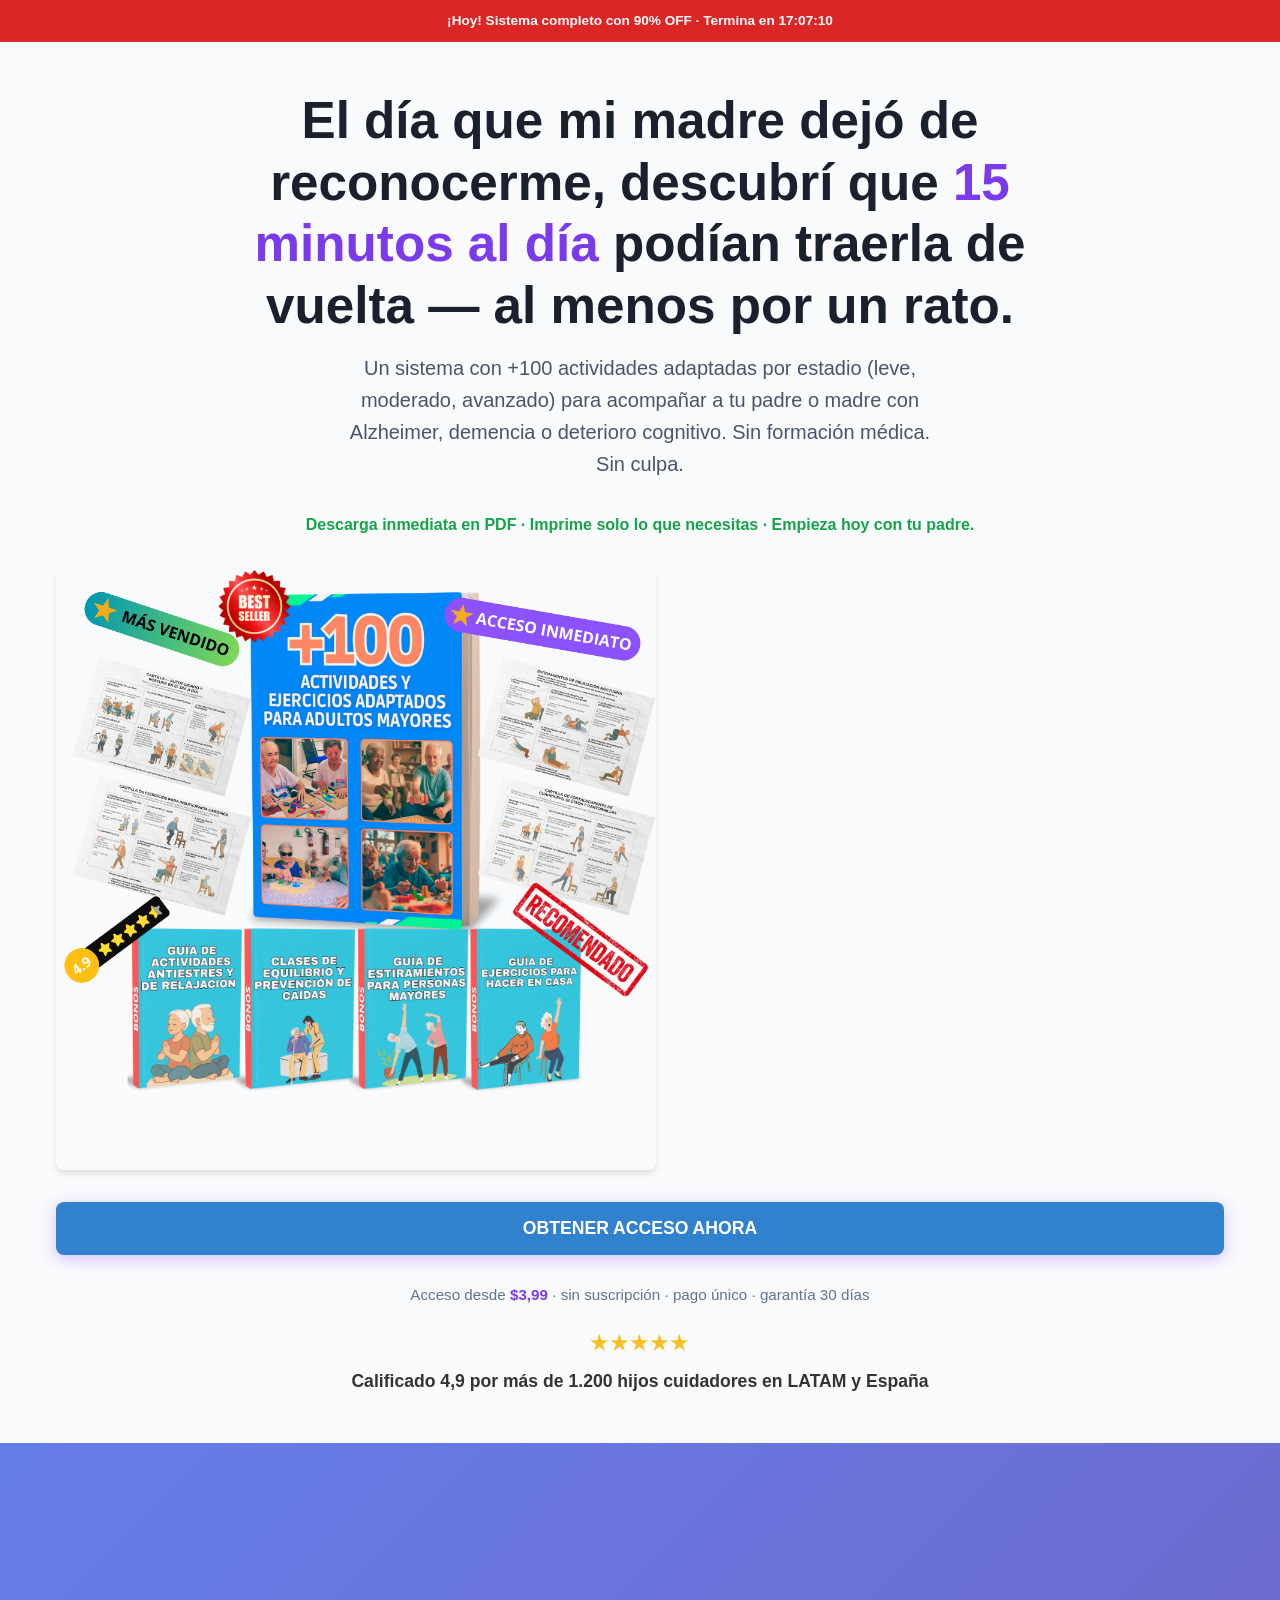
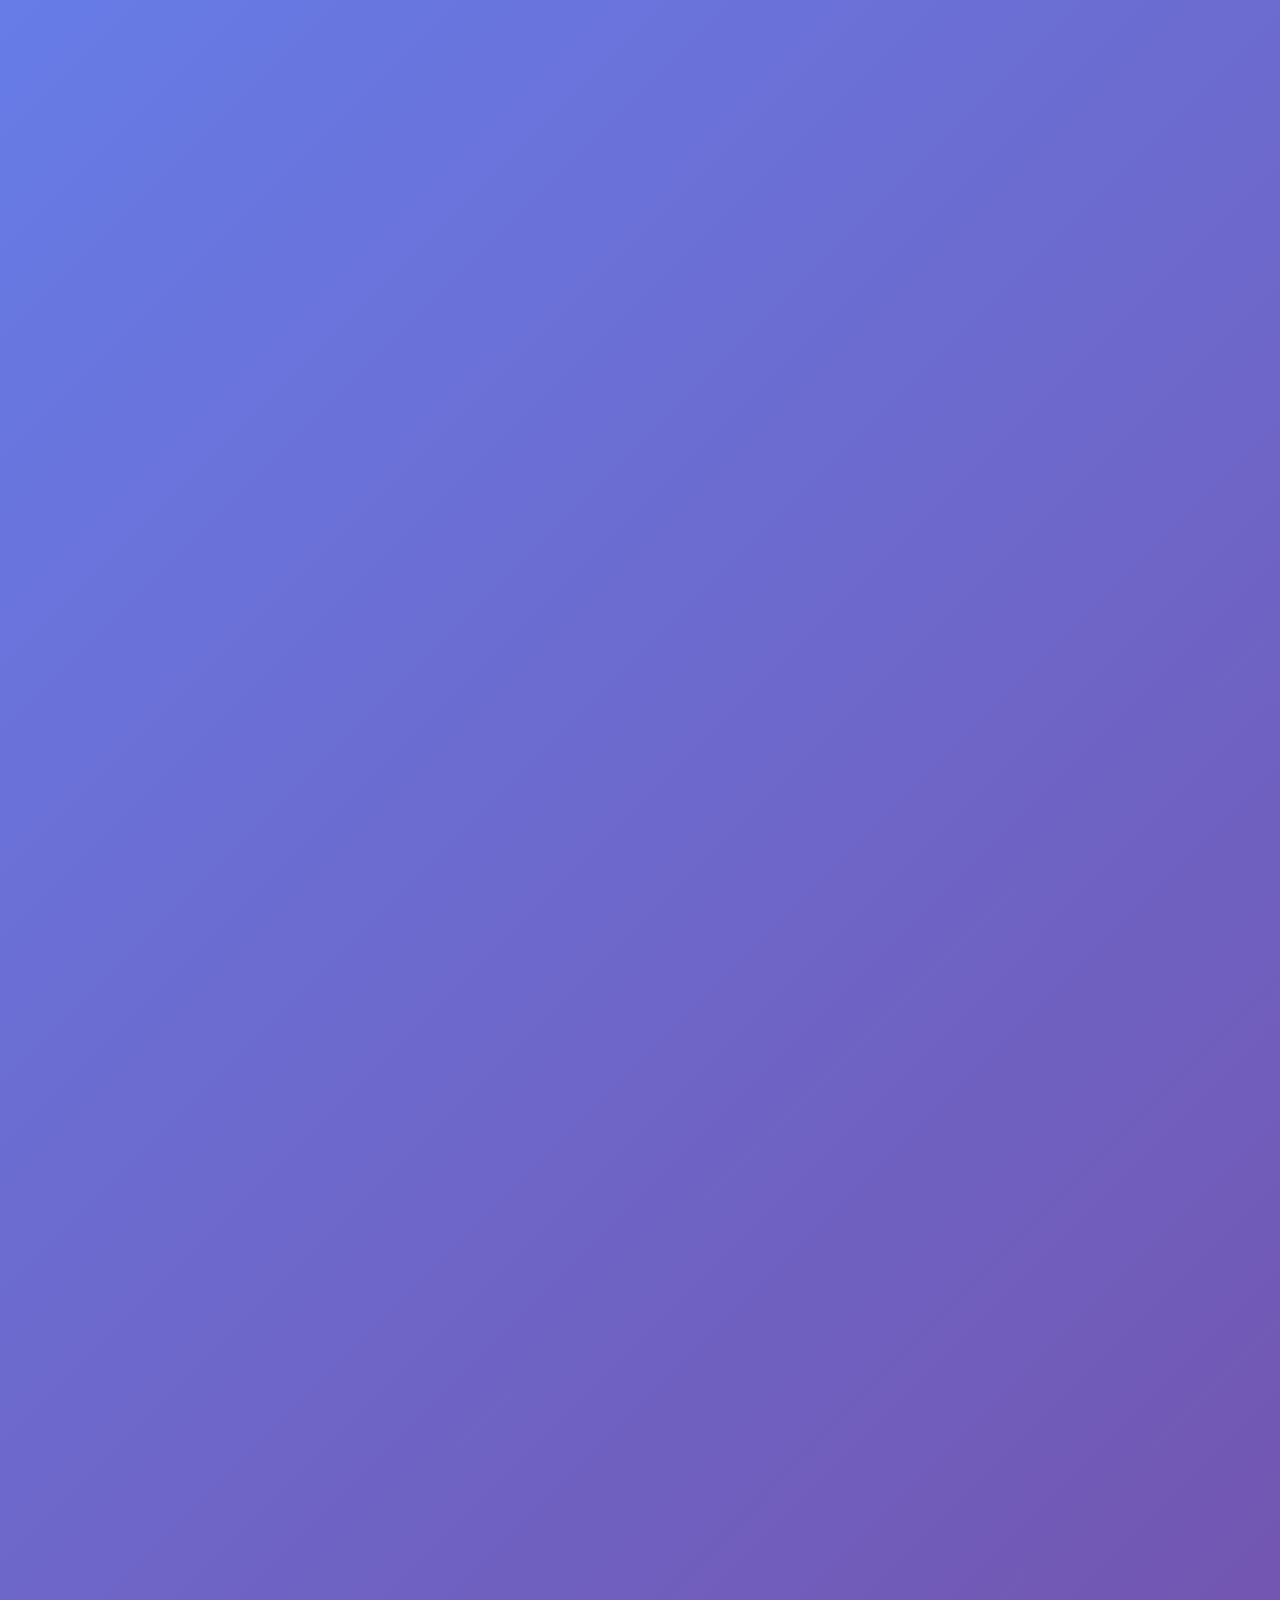
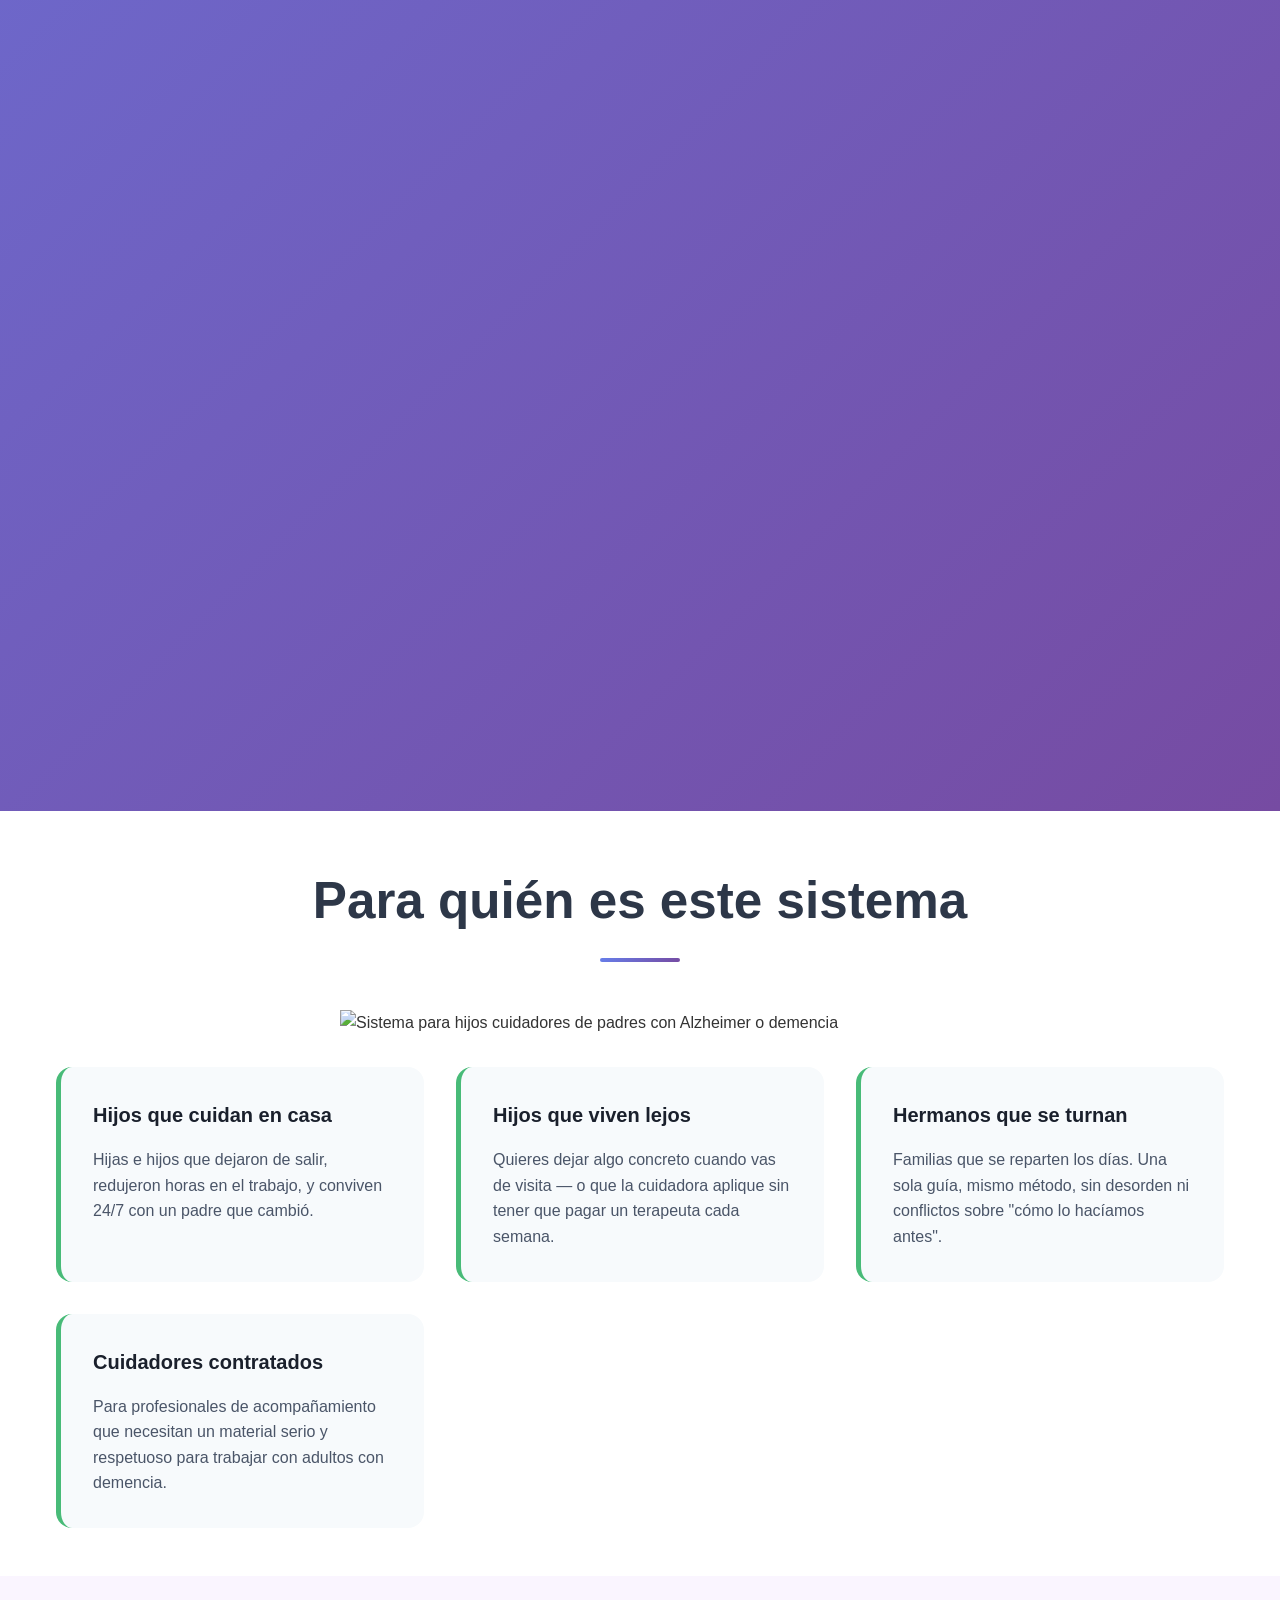
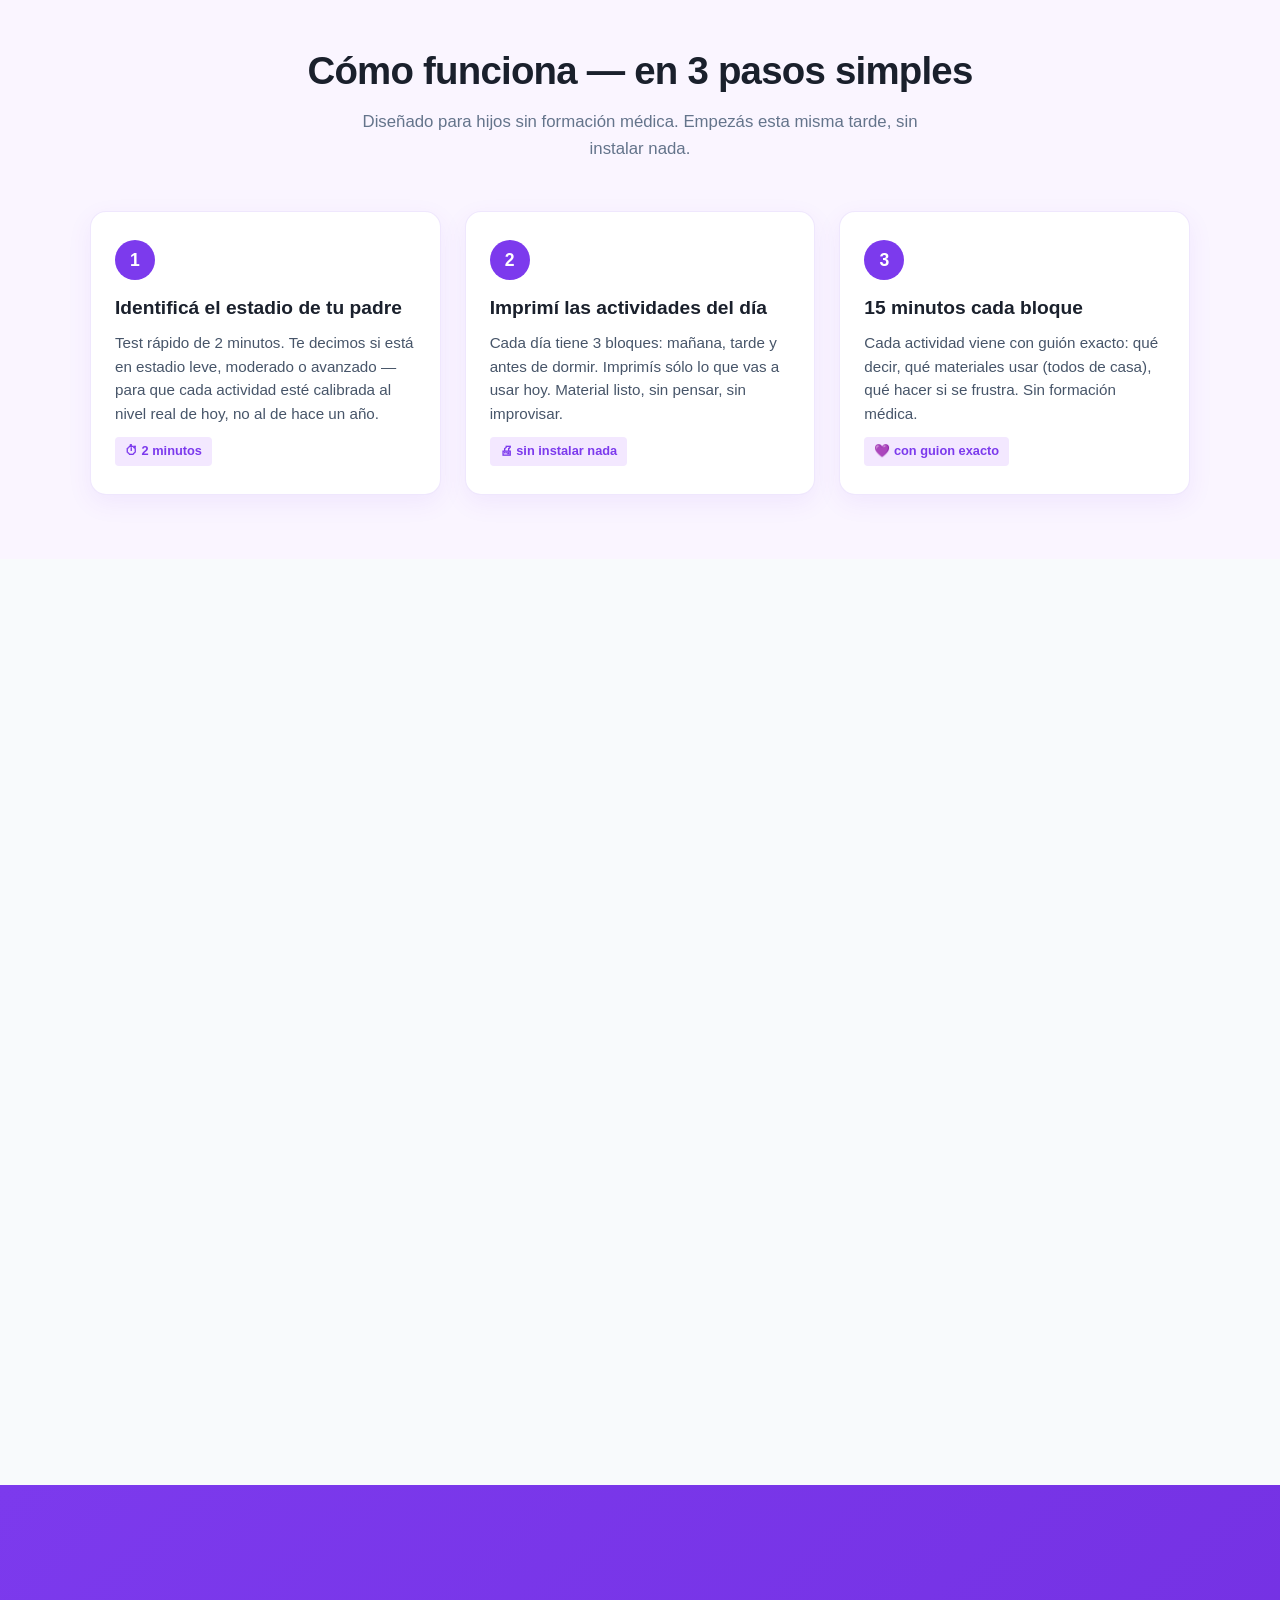
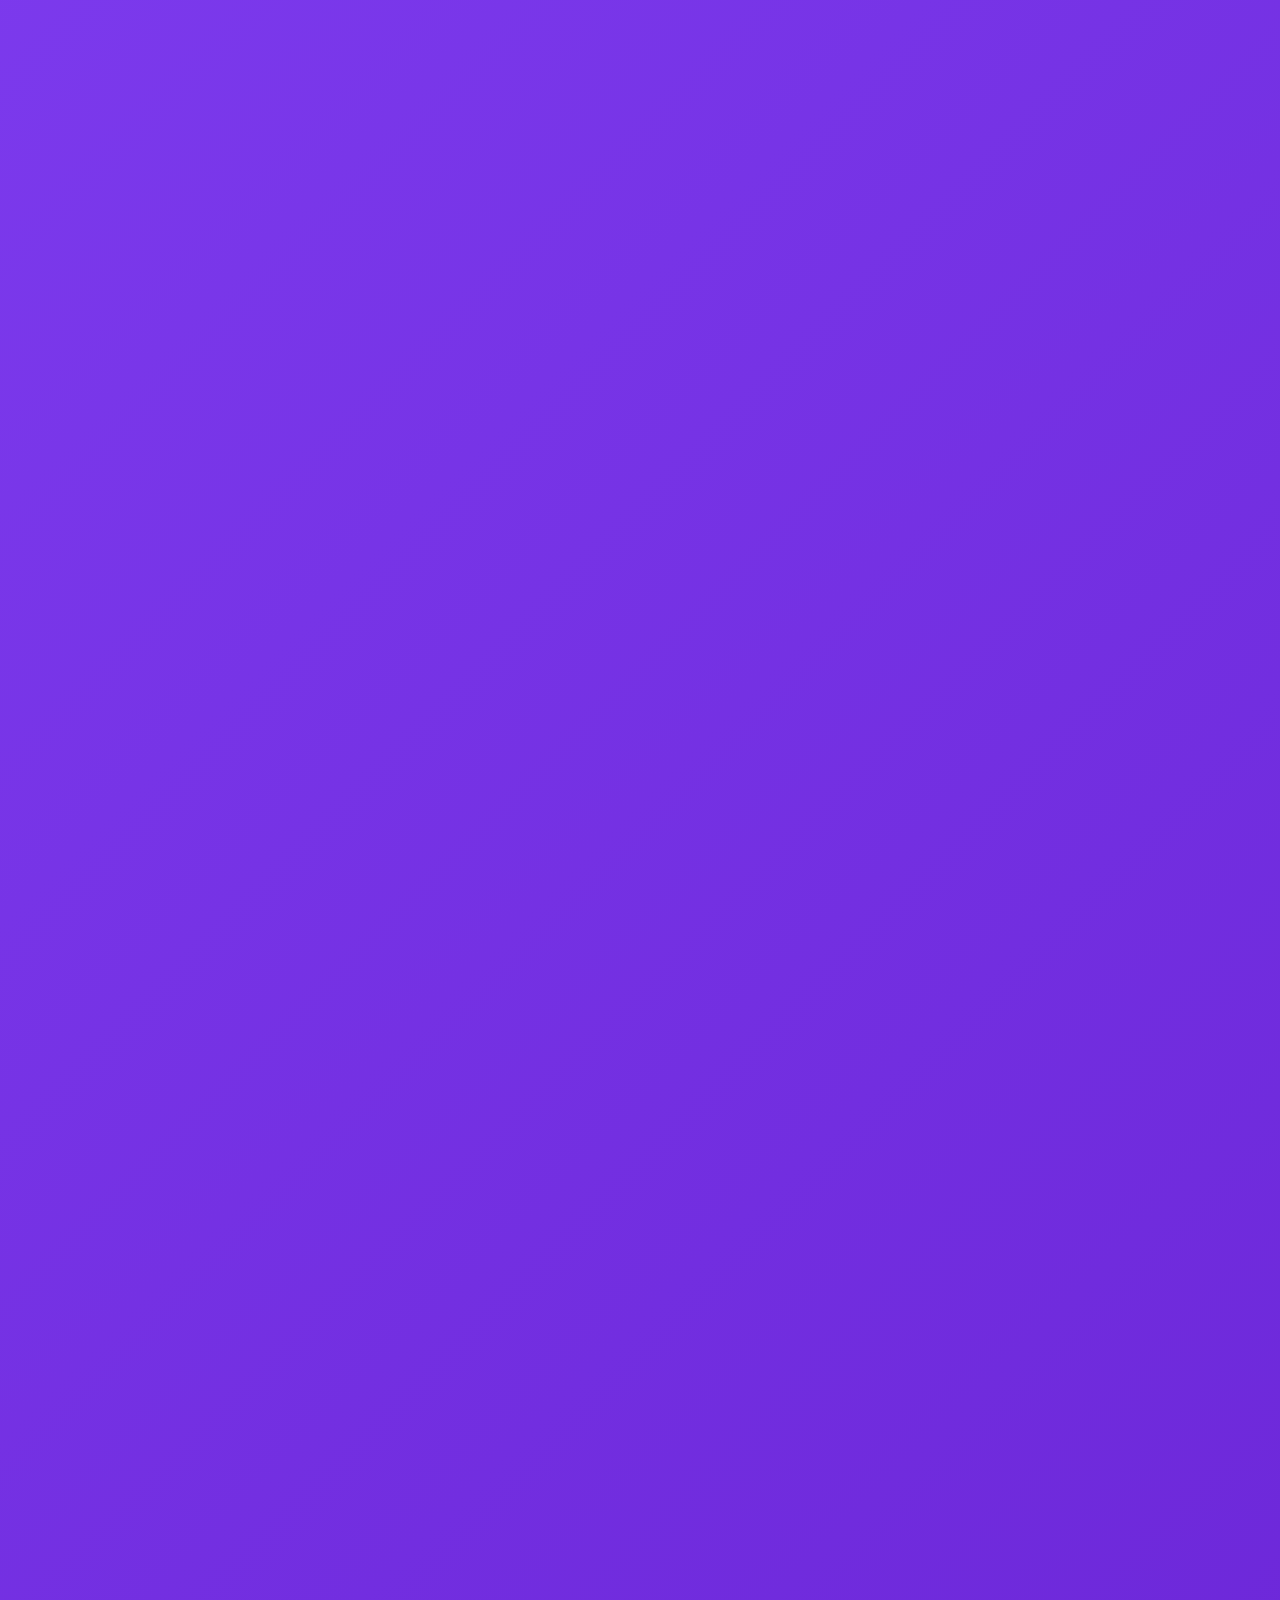
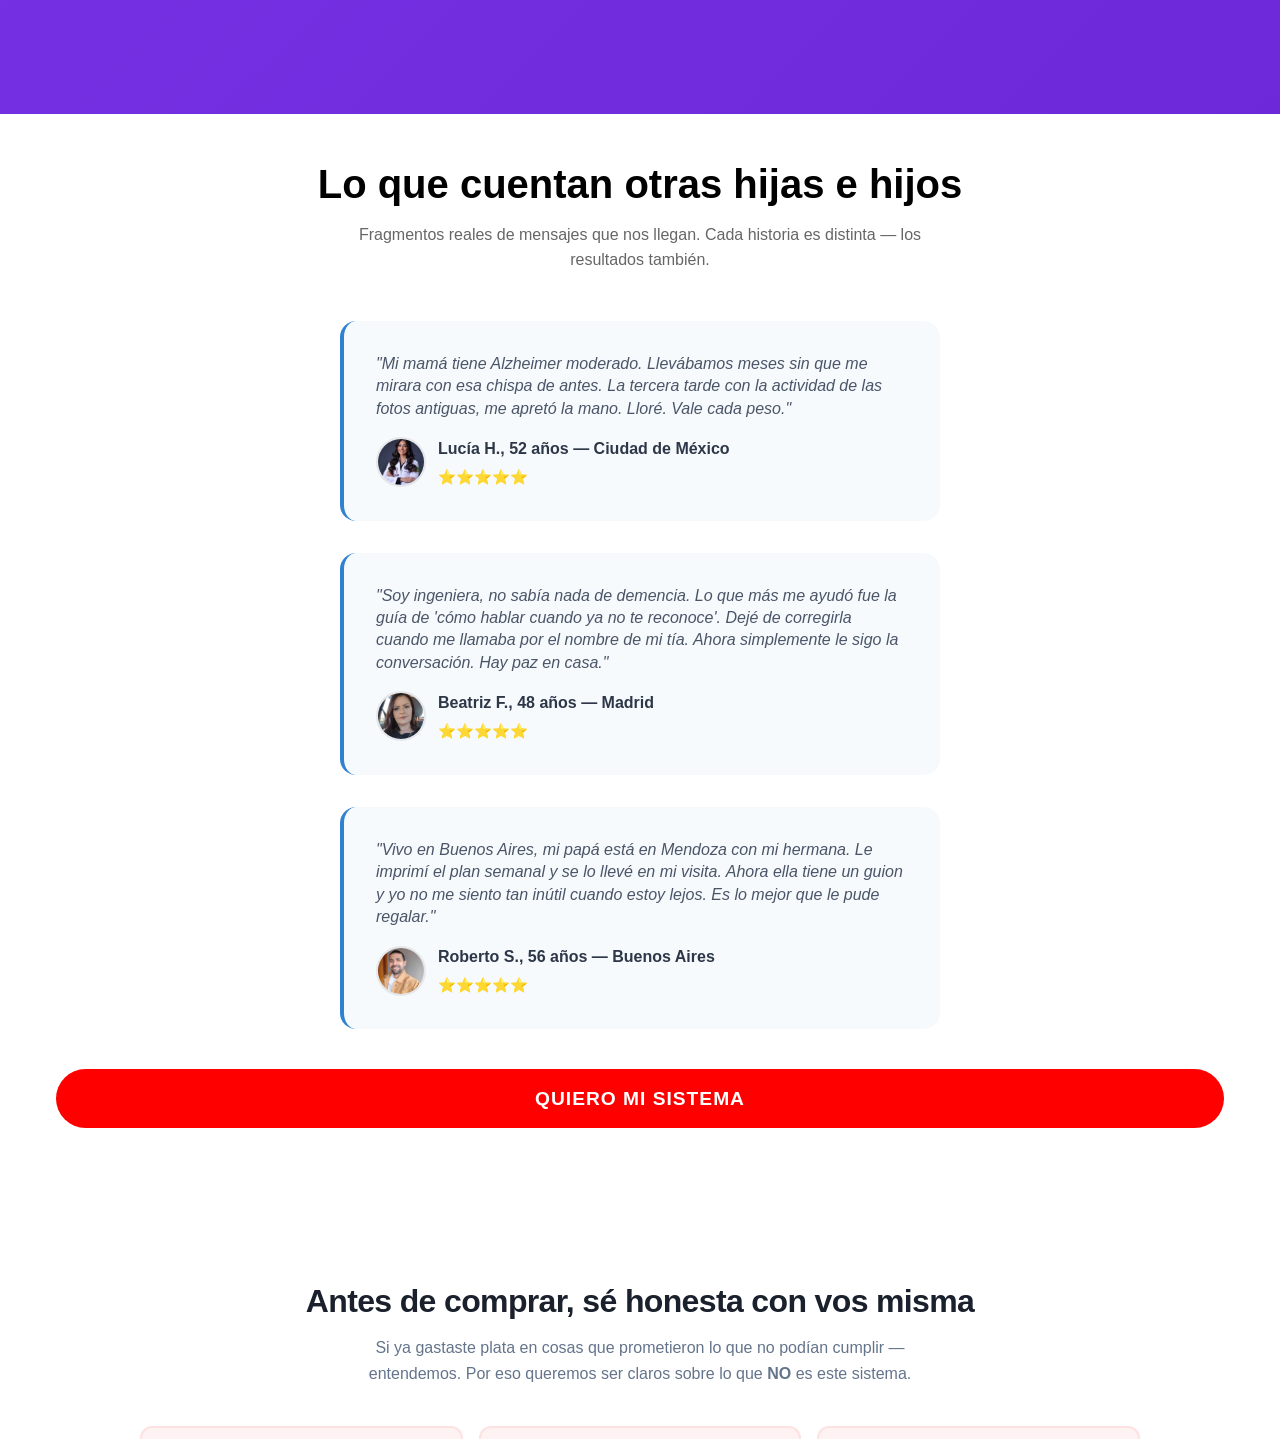
==== commit d98cbc4d: "dsds" ====
--- a/index.html
+++ b/index.html
@@ -297,7 +297,7 @@
                         <li>✓ Listo para imprimir y empezar hoy</li>
                         <li>✓ Garantía de 14 días</li>
                     </ul>
-                    <a href="https://pay.hotmart.com/U104294498Q?off=basico-alz&checkoutMode=10" id="cta-basic" class="btn btn-basic-new" target="_blank" rel="noopener noreferrer">QUIERO LA GUÍA ESENCIAL</a>
+                    <a href="https://pay.hotmart.com/L106235877S?off=p2avby8u&checkoutMode=10" id="cta-basic" class="btn btn-basic-new" target="_blank" rel="noopener noreferrer">QUIERO LA GUÍA ESENCIAL</a>
                     <div class="security-icons-new">
                         <img src="assets-step-01/security-badges.png" alt="Compra Segura, Satisfacción Garantizada, Privacidad Protegida" class="security-badges" loading="lazy" decoding="async">
                     </div>
@@ -323,7 +323,7 @@
                         <li class="premium-feature">🎁 Plan semanal imprimible (4 estadios × 7 días)</li>
                         <li class="premium-feature">🎁 Audios para sesiones de calma (descarga MP3)</li>
                     </ul>
-                    <a href="https://pay.hotmart.com/U104294498Q?checkoutMode=10" id="cta-premium" class="btn btn-premium-new" target="_blank" rel="noopener noreferrer">QUIERO EL SISTEMA COMPLETO</a>
+                    <a href="https://pay.hotmart.com/L106235877S?off=9w7b8tki&checkoutMode=10" id="cta-premium" class="btn btn-premium-new" target="_blank" rel="noopener noreferrer">QUIERO EL SISTEMA COMPLETO</a>
                     <div class="testimonial-count">Más de 1.200 hijos cuidadores ya lo están usando</div>
                     <div class="security-icons-new">
                         <img src="assets-step-01/security-badges.png" alt="Compra Segura, Satisfacción Garantizada, Privacidad Protegida" class="security-badges" loading="lazy" decoding="async">
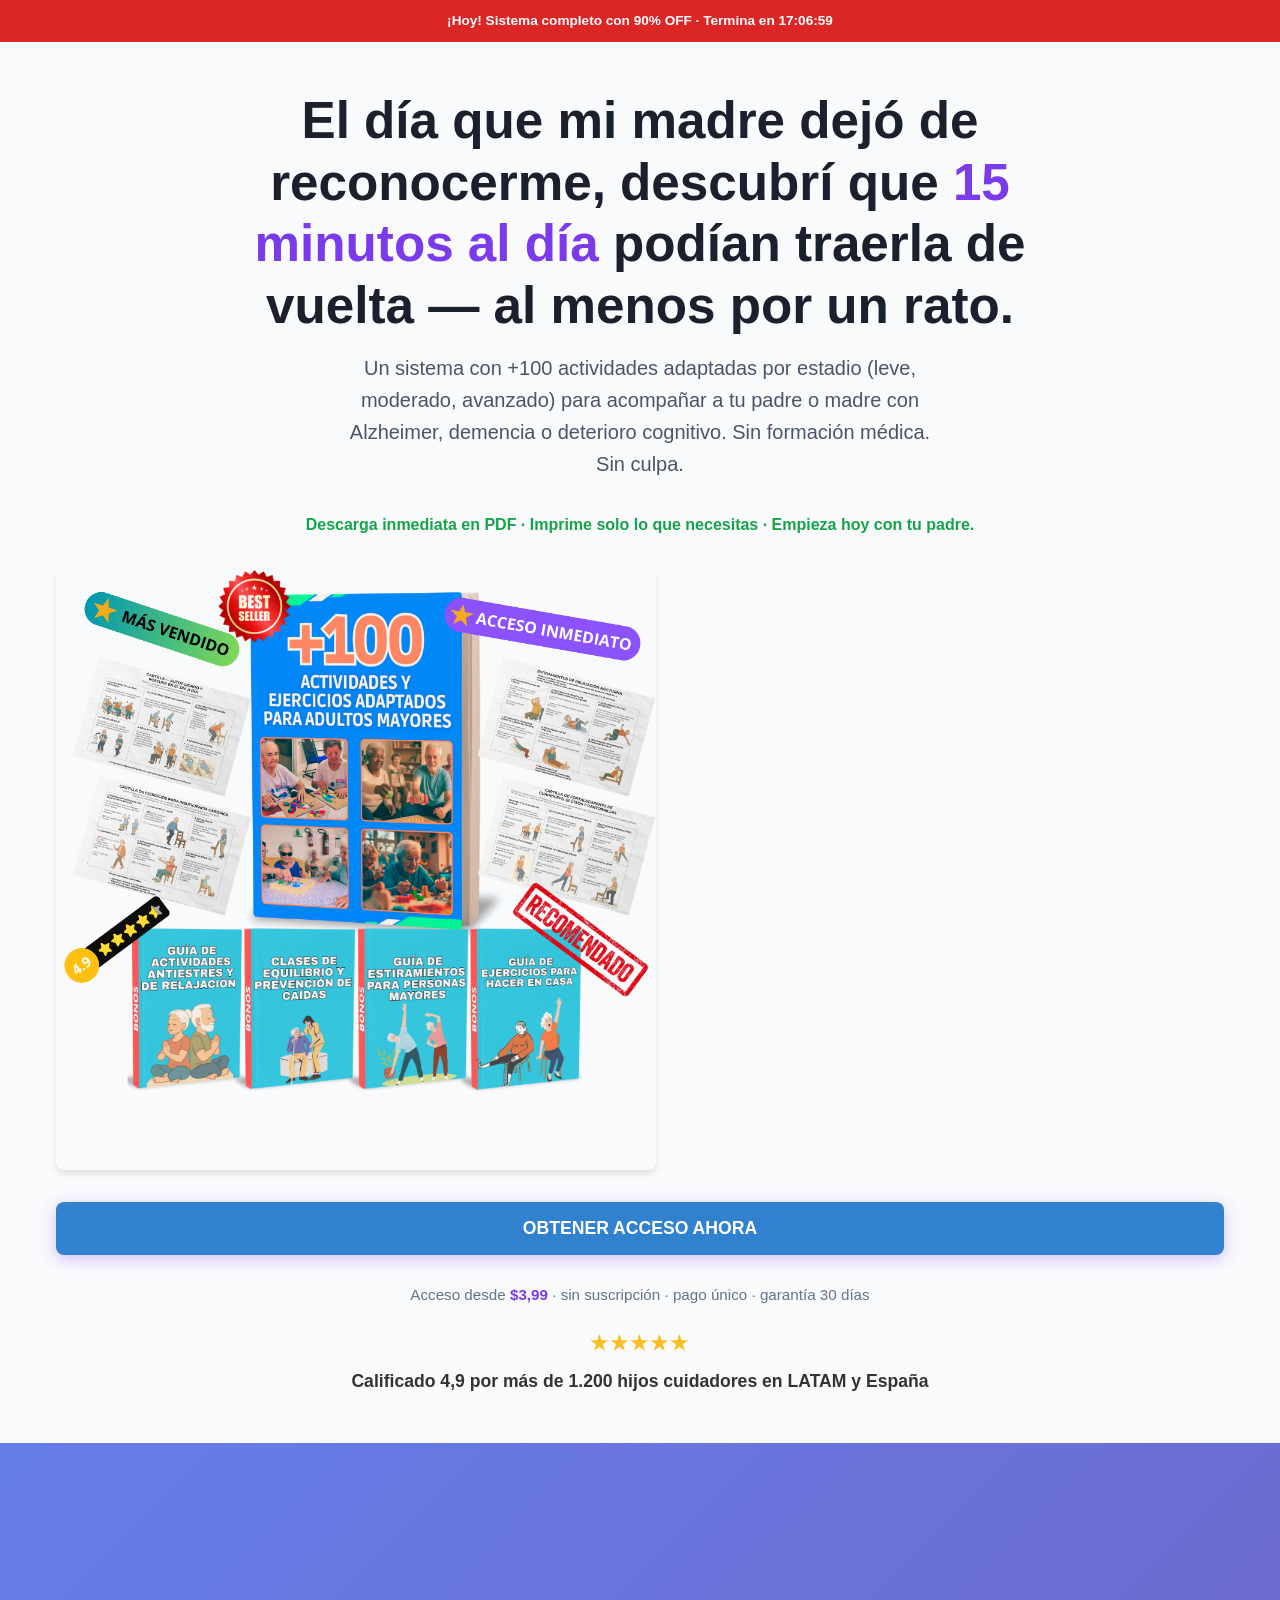
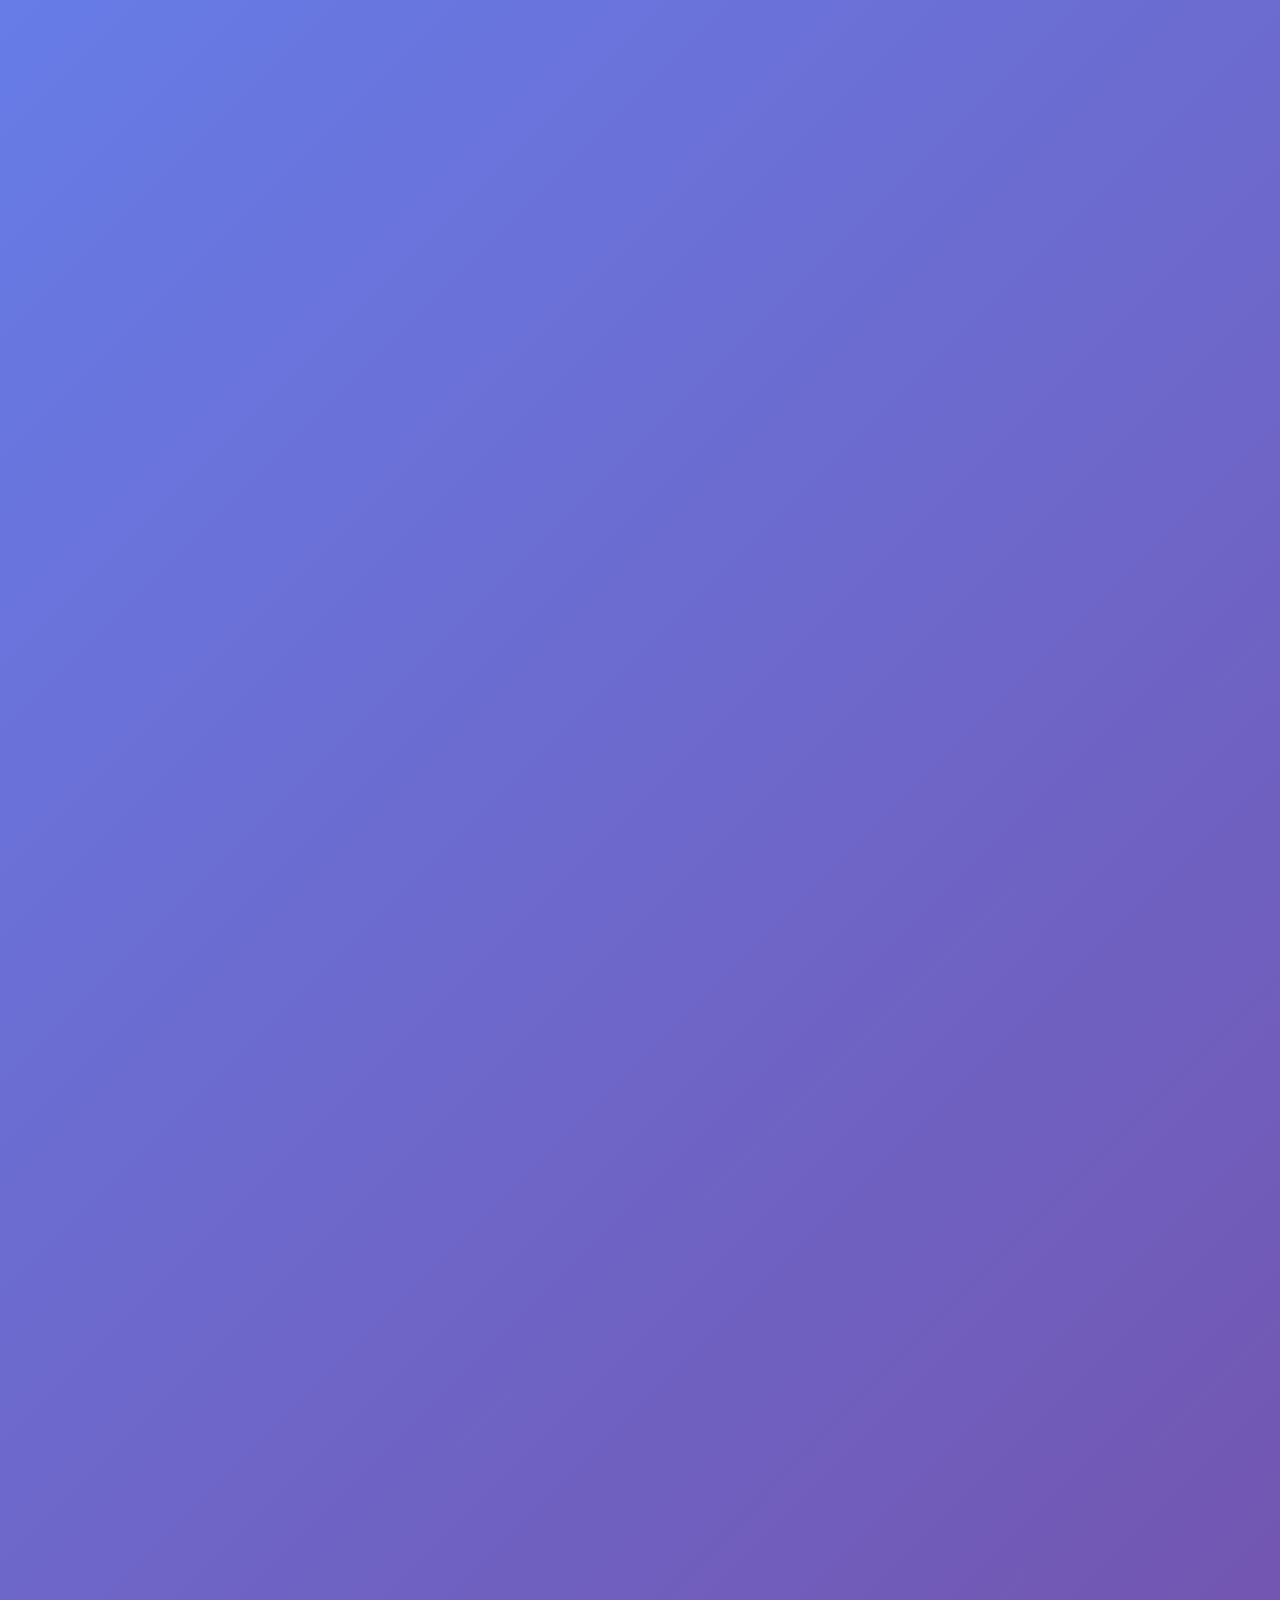
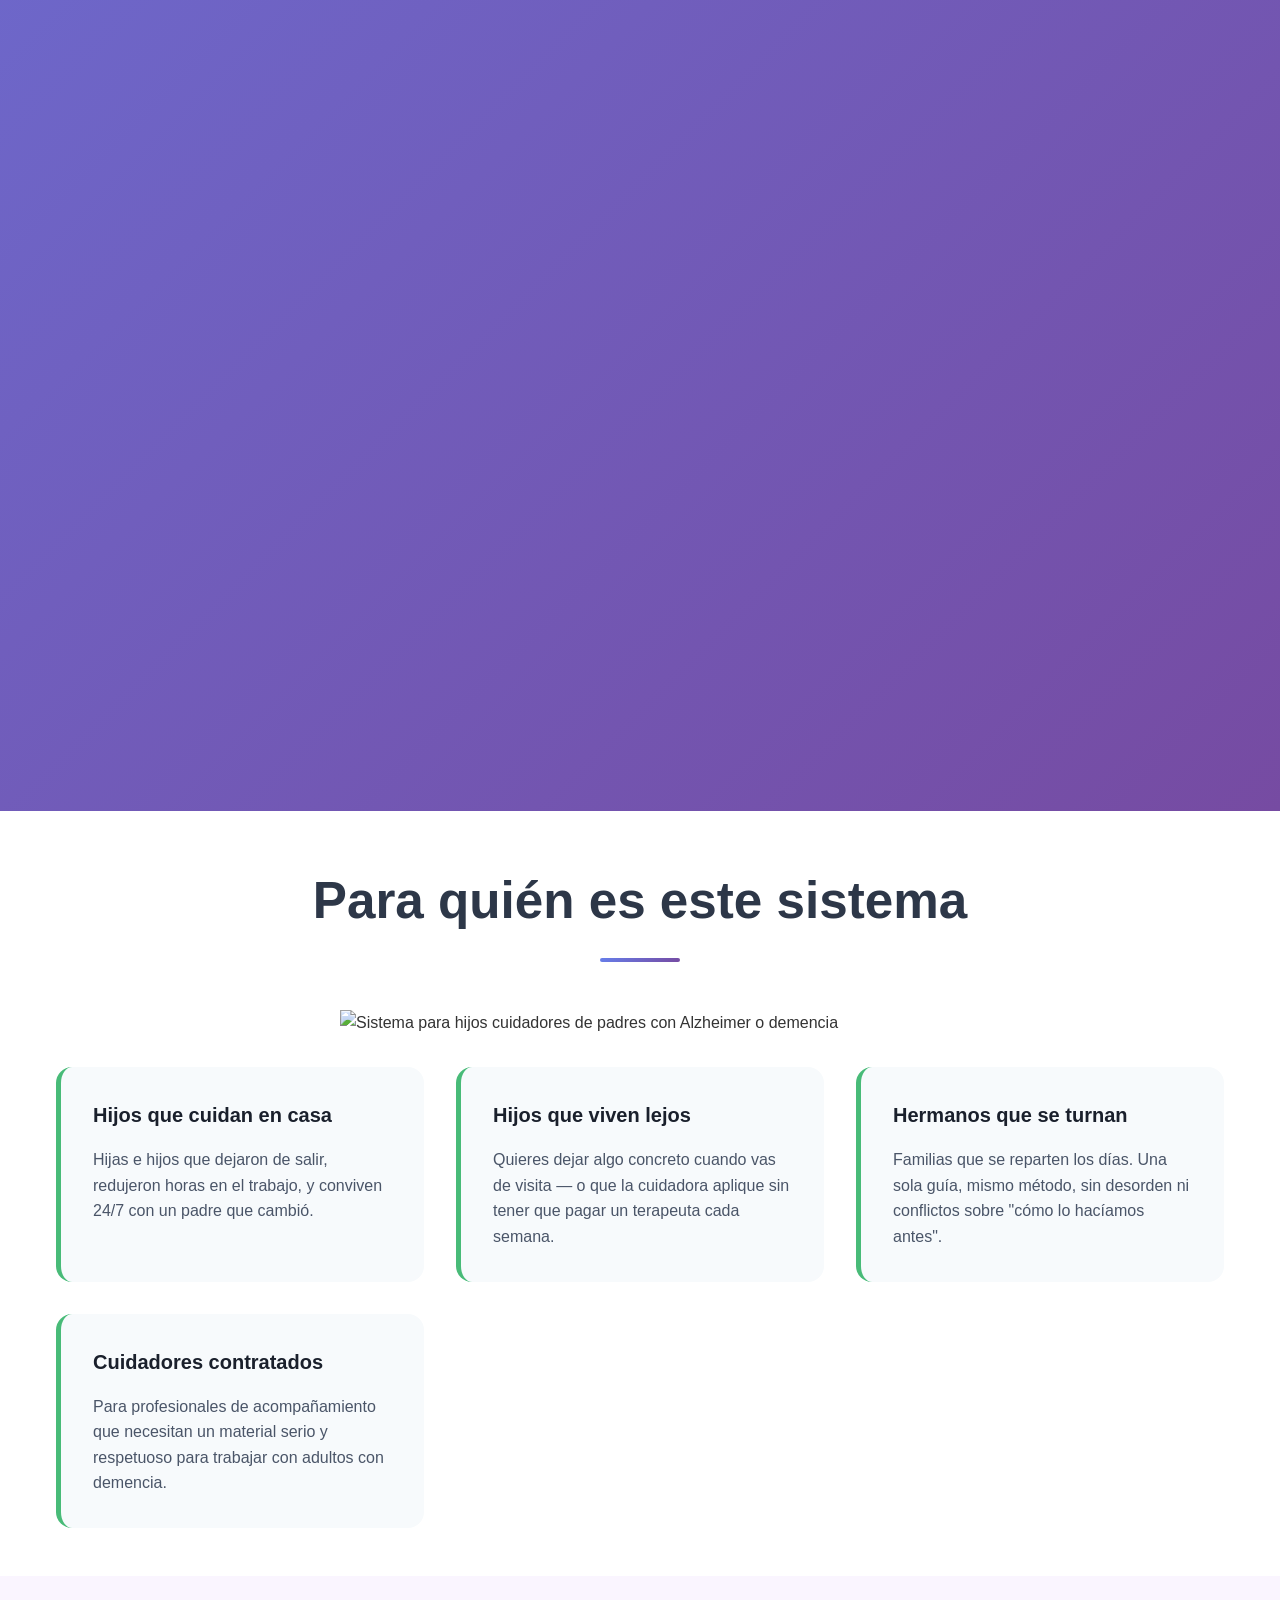
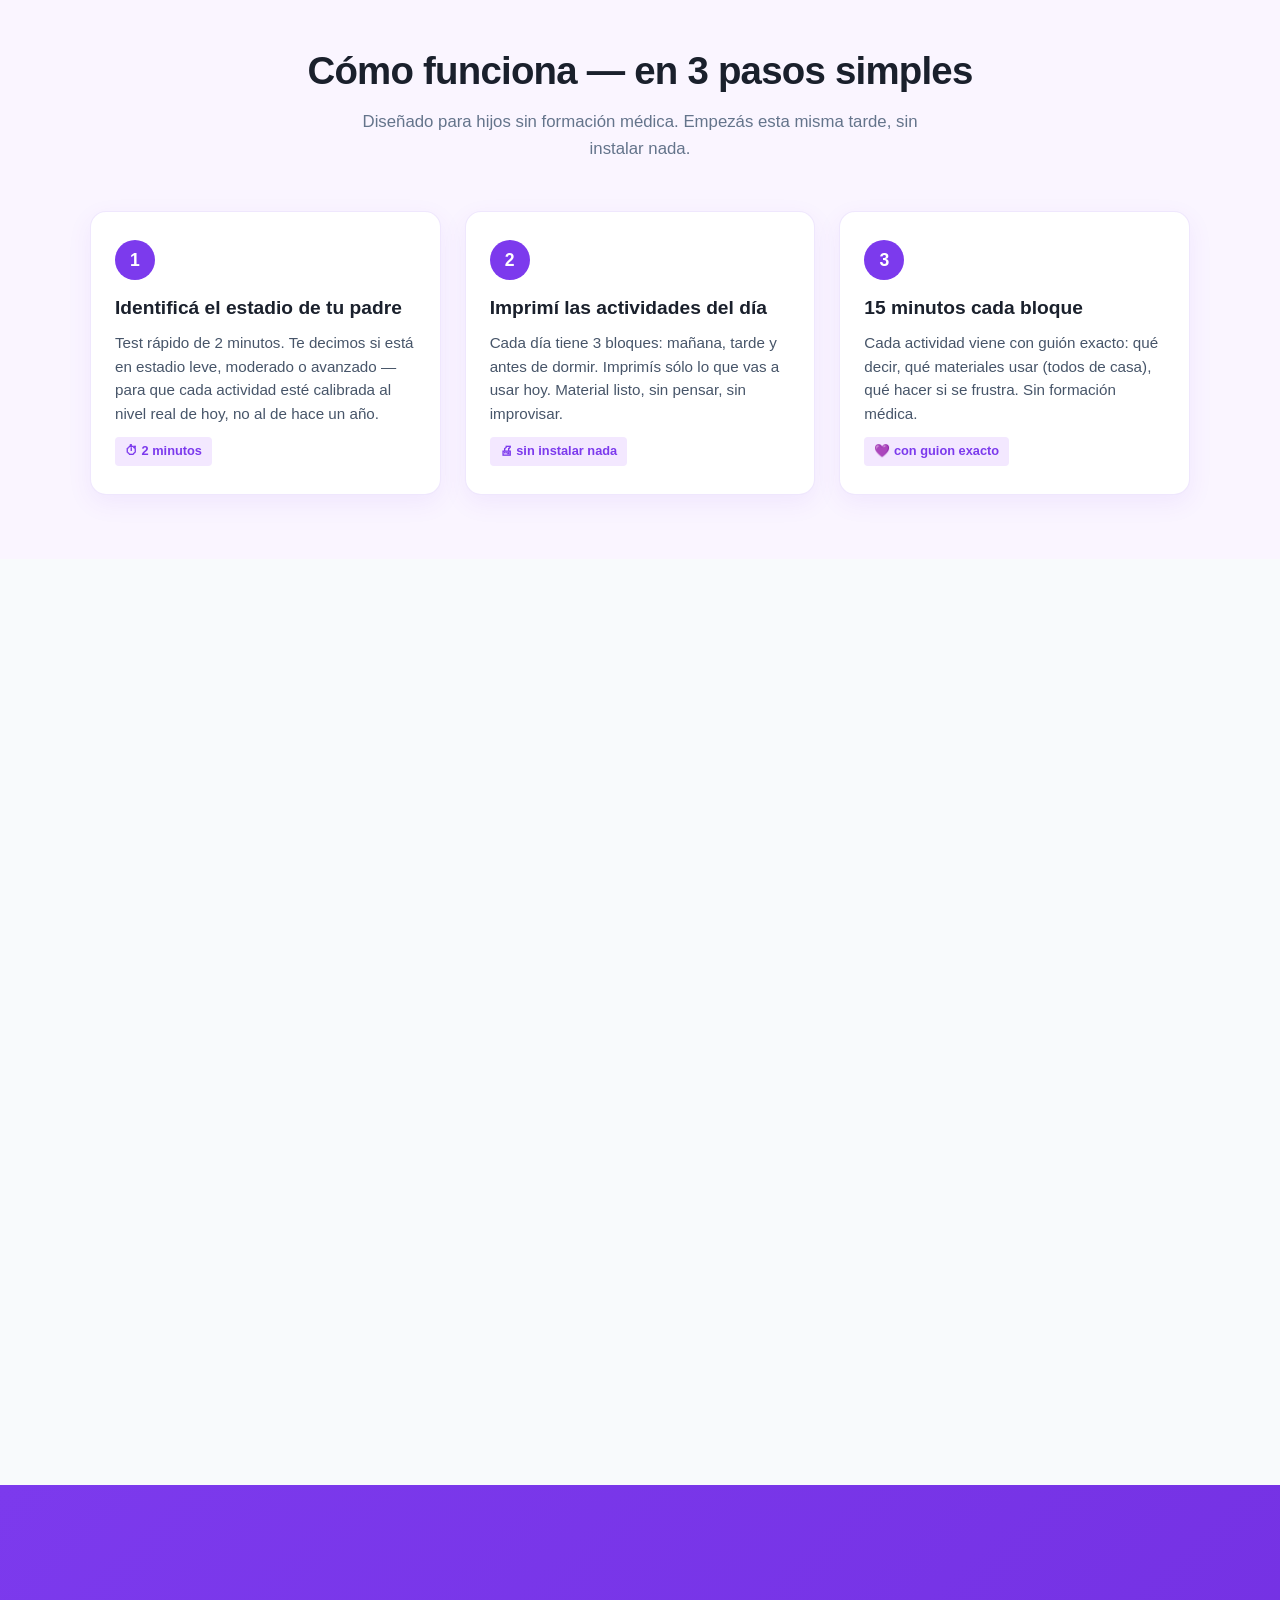
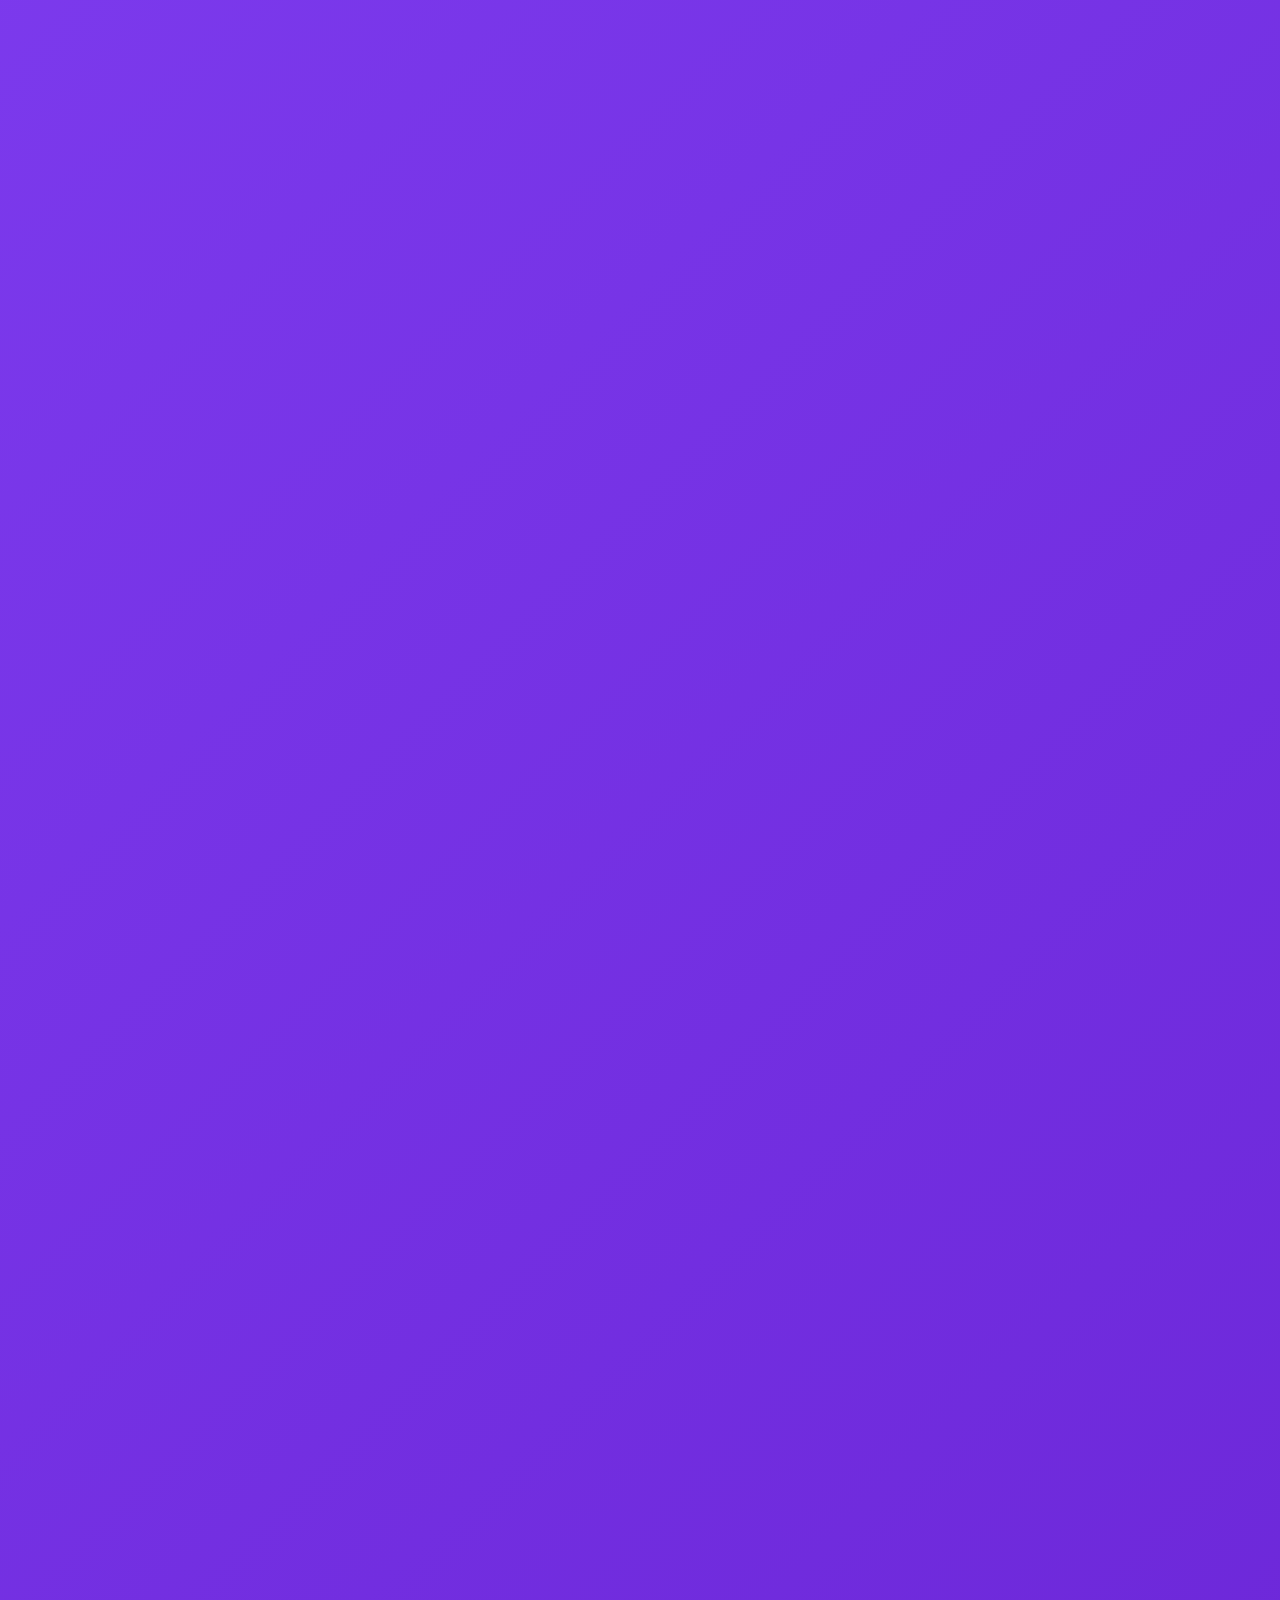
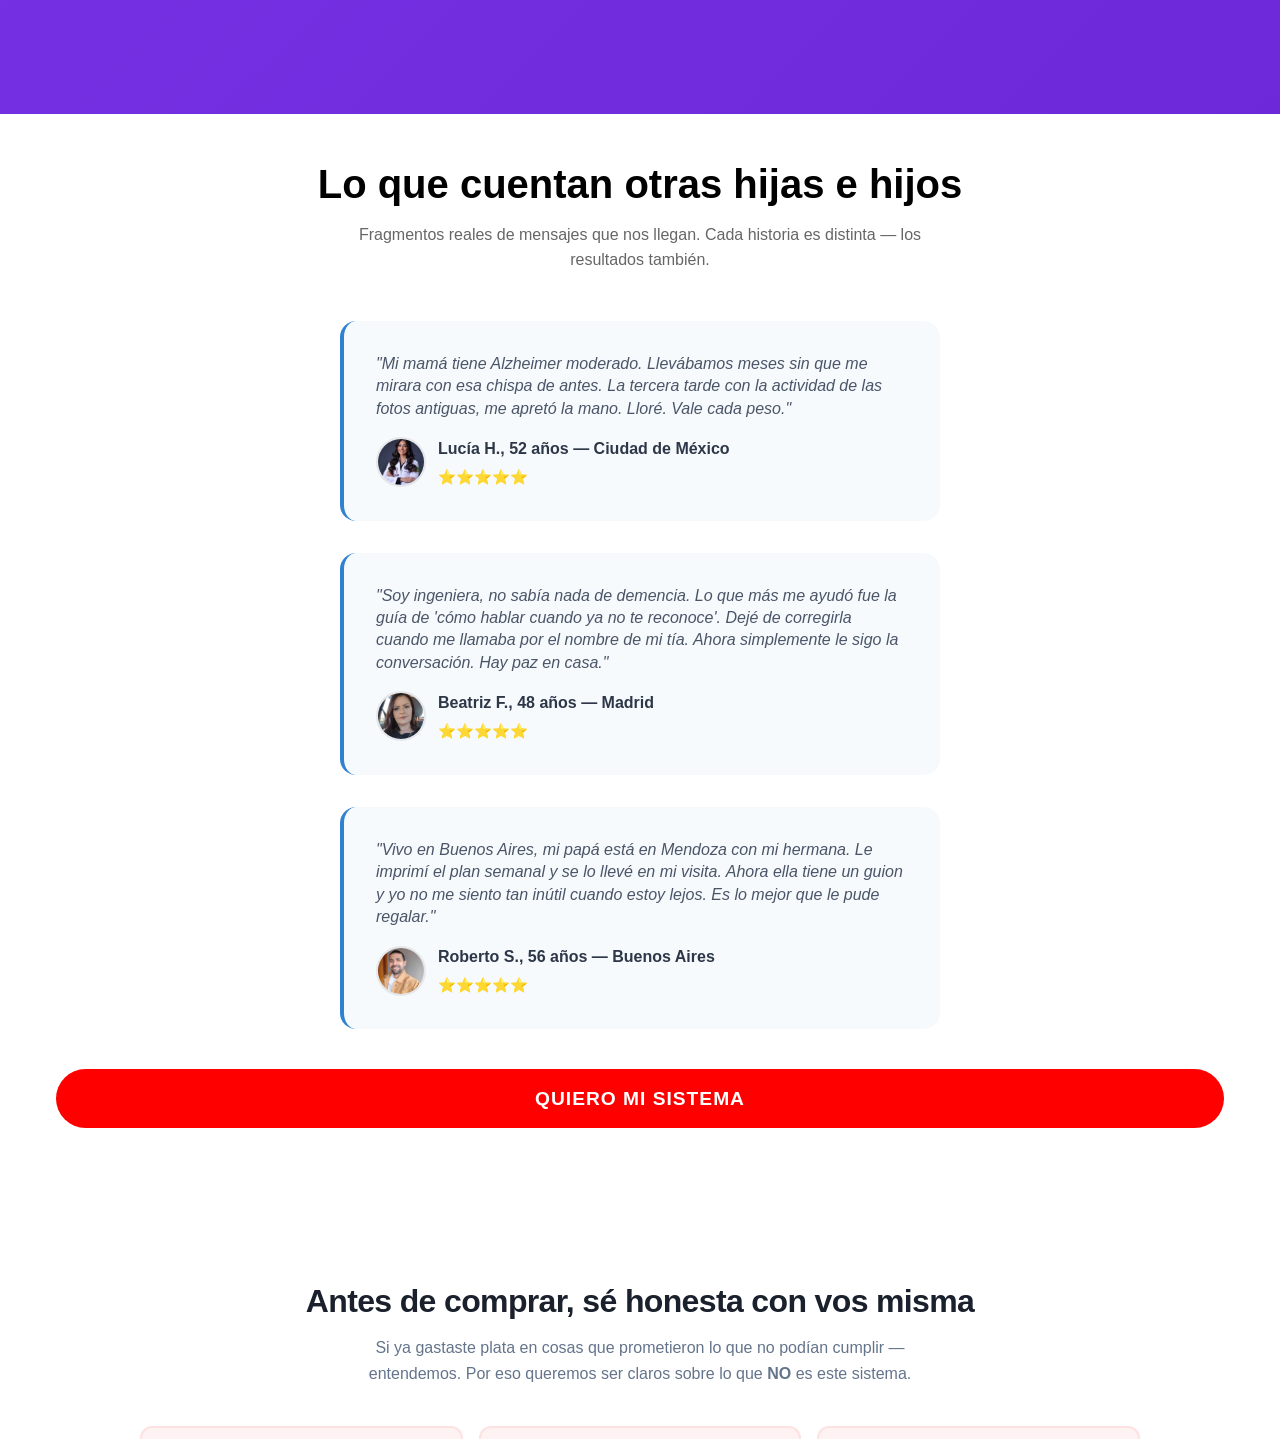
==== commit f874e948: "dssd" ====
--- a/index.html
+++ b/index.html
@@ -131,6 +131,20 @@
       .sticky-cta-alz .sticky-btn:hover { background: #6d28d9; }
       @media (max-width: 768px) { .sticky-cta-alz { display: flex; } body { padding-bottom: 80px; } }
     </style>
+    <script>
+      window.pixelId = "6a288c7e448ed4e147d5f1d8";
+      var a = document.createElement("script");
+      a.setAttribute("async", "");
+      a.setAttribute("defer", "");
+      a.setAttribute("src", "https://cdn.utmify.com.br/scripts/pixel/pixel.js");
+      document.head.appendChild(a);
+    </script>
+    <script
+      src="https://cdn.utmify.com.br/scripts/utms/latest.js"
+      data-utmify-prevent-subids
+      async
+      defer
+    ></script>
 </head>
 <body>
 
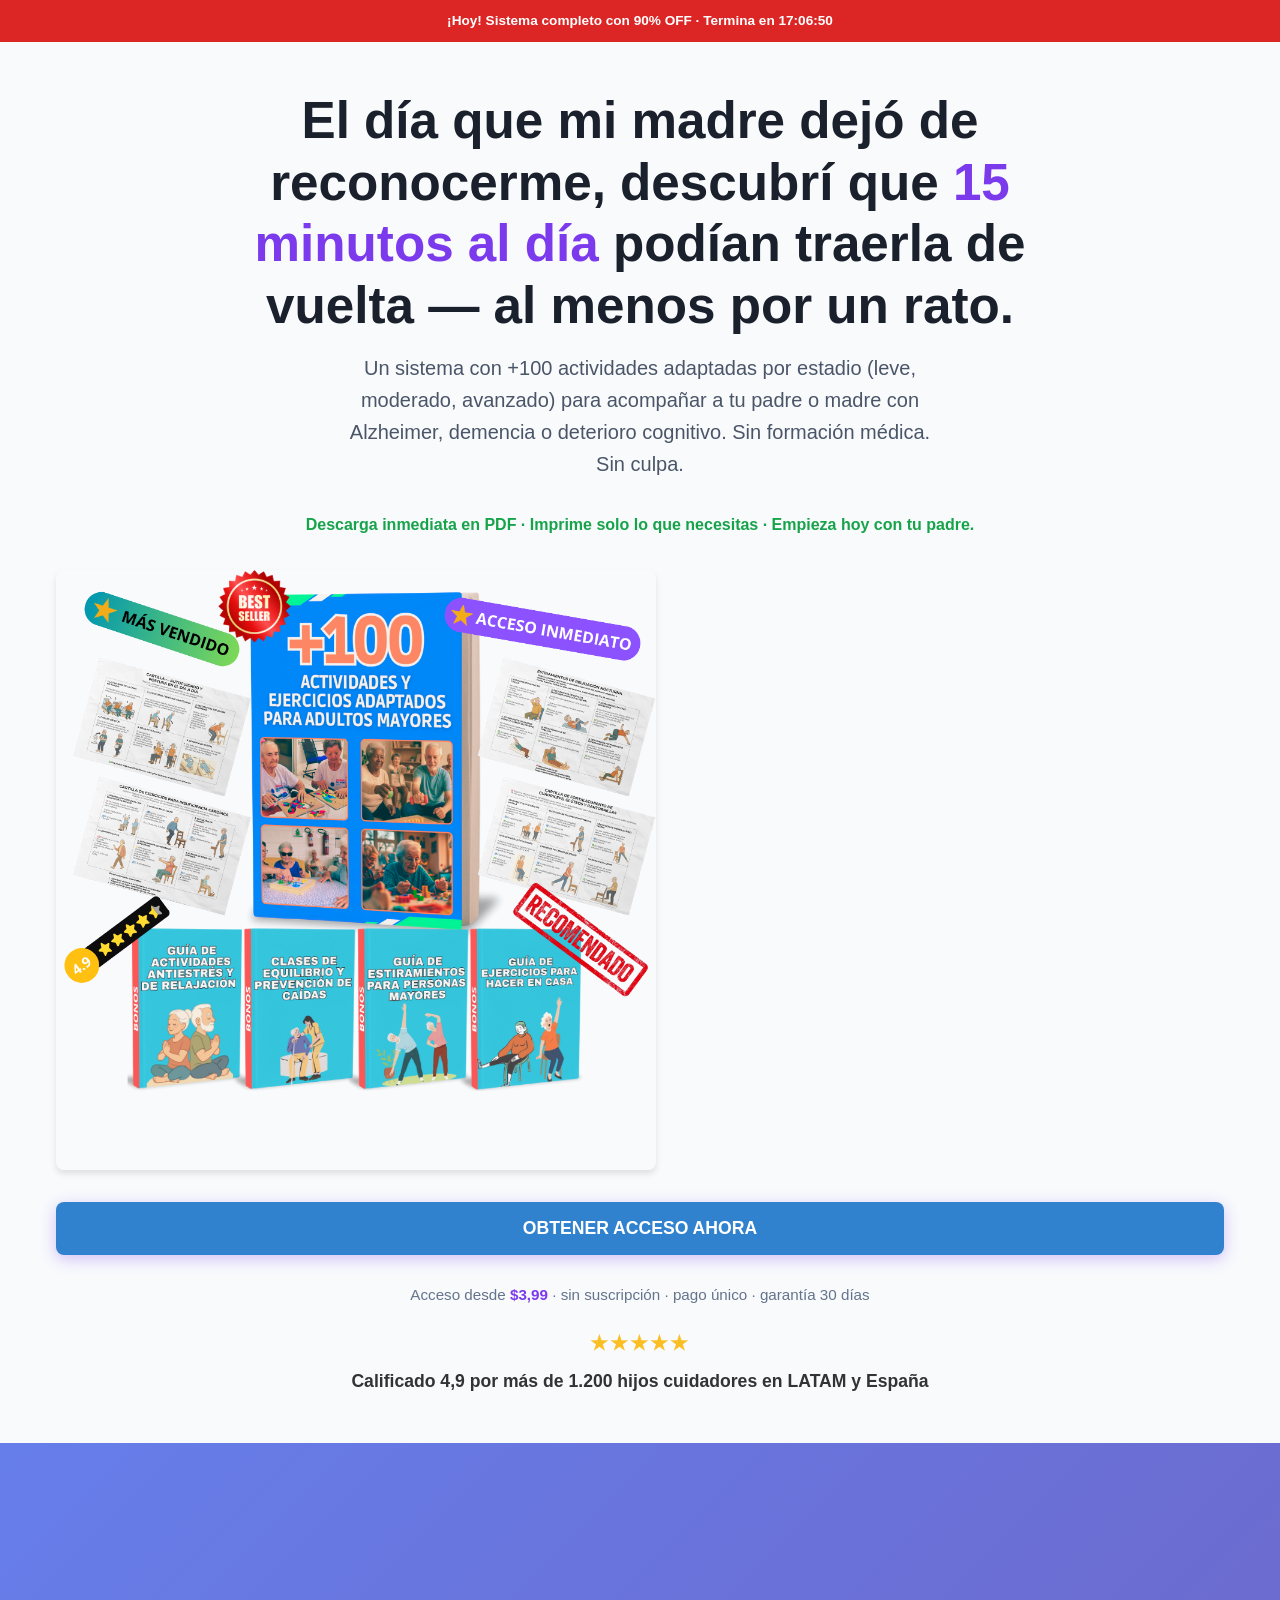
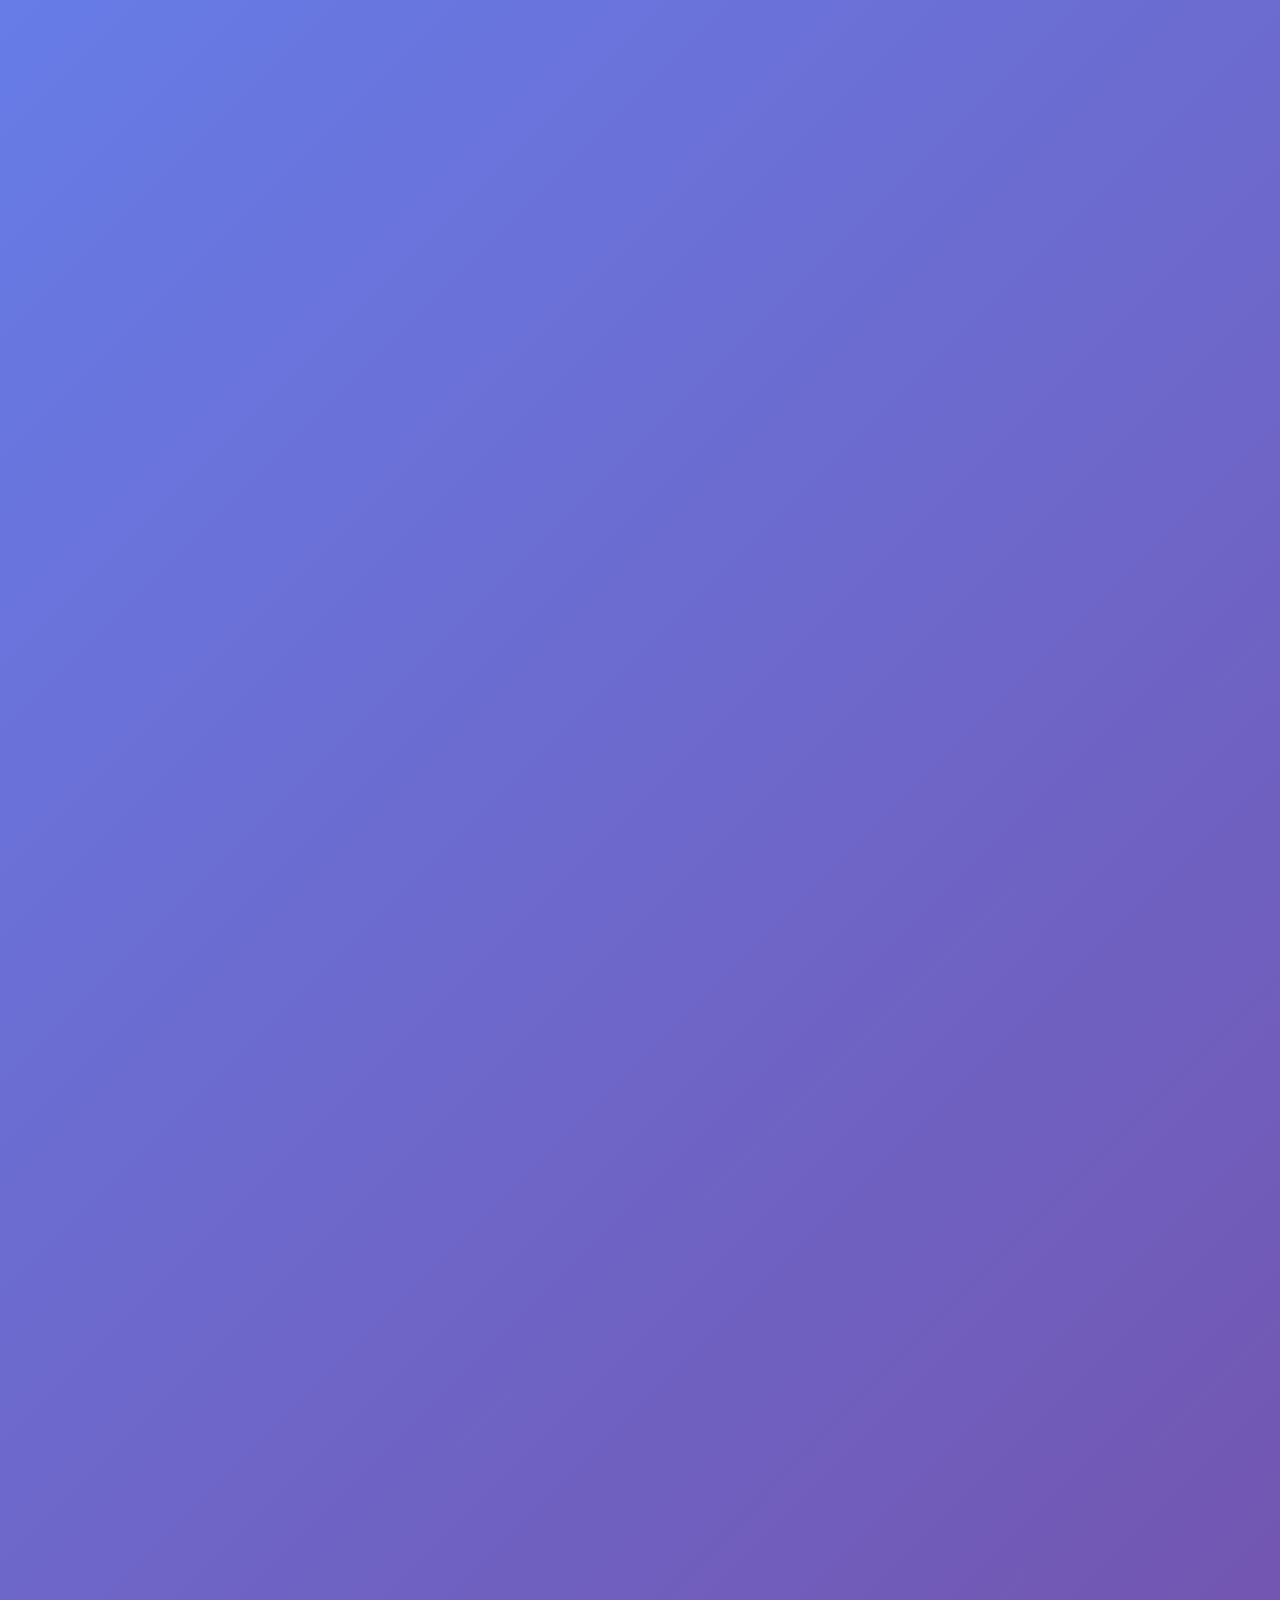
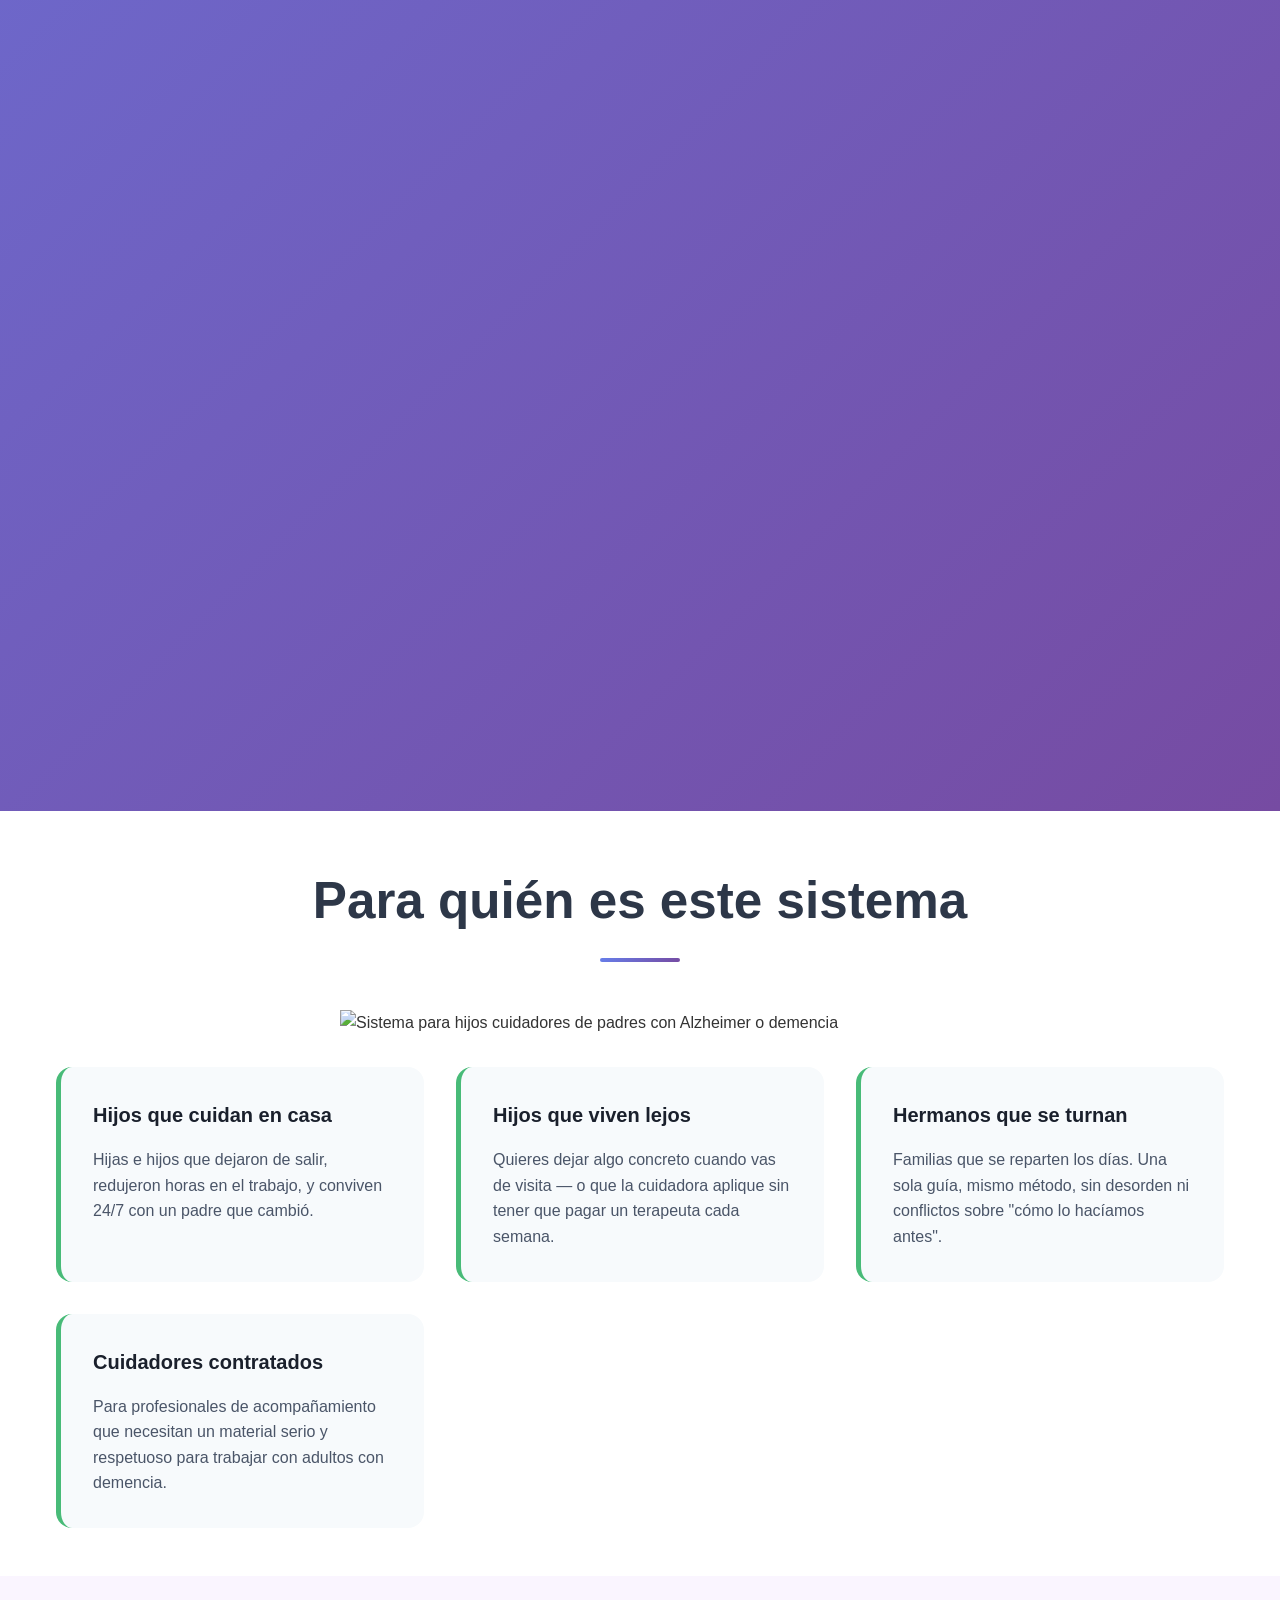
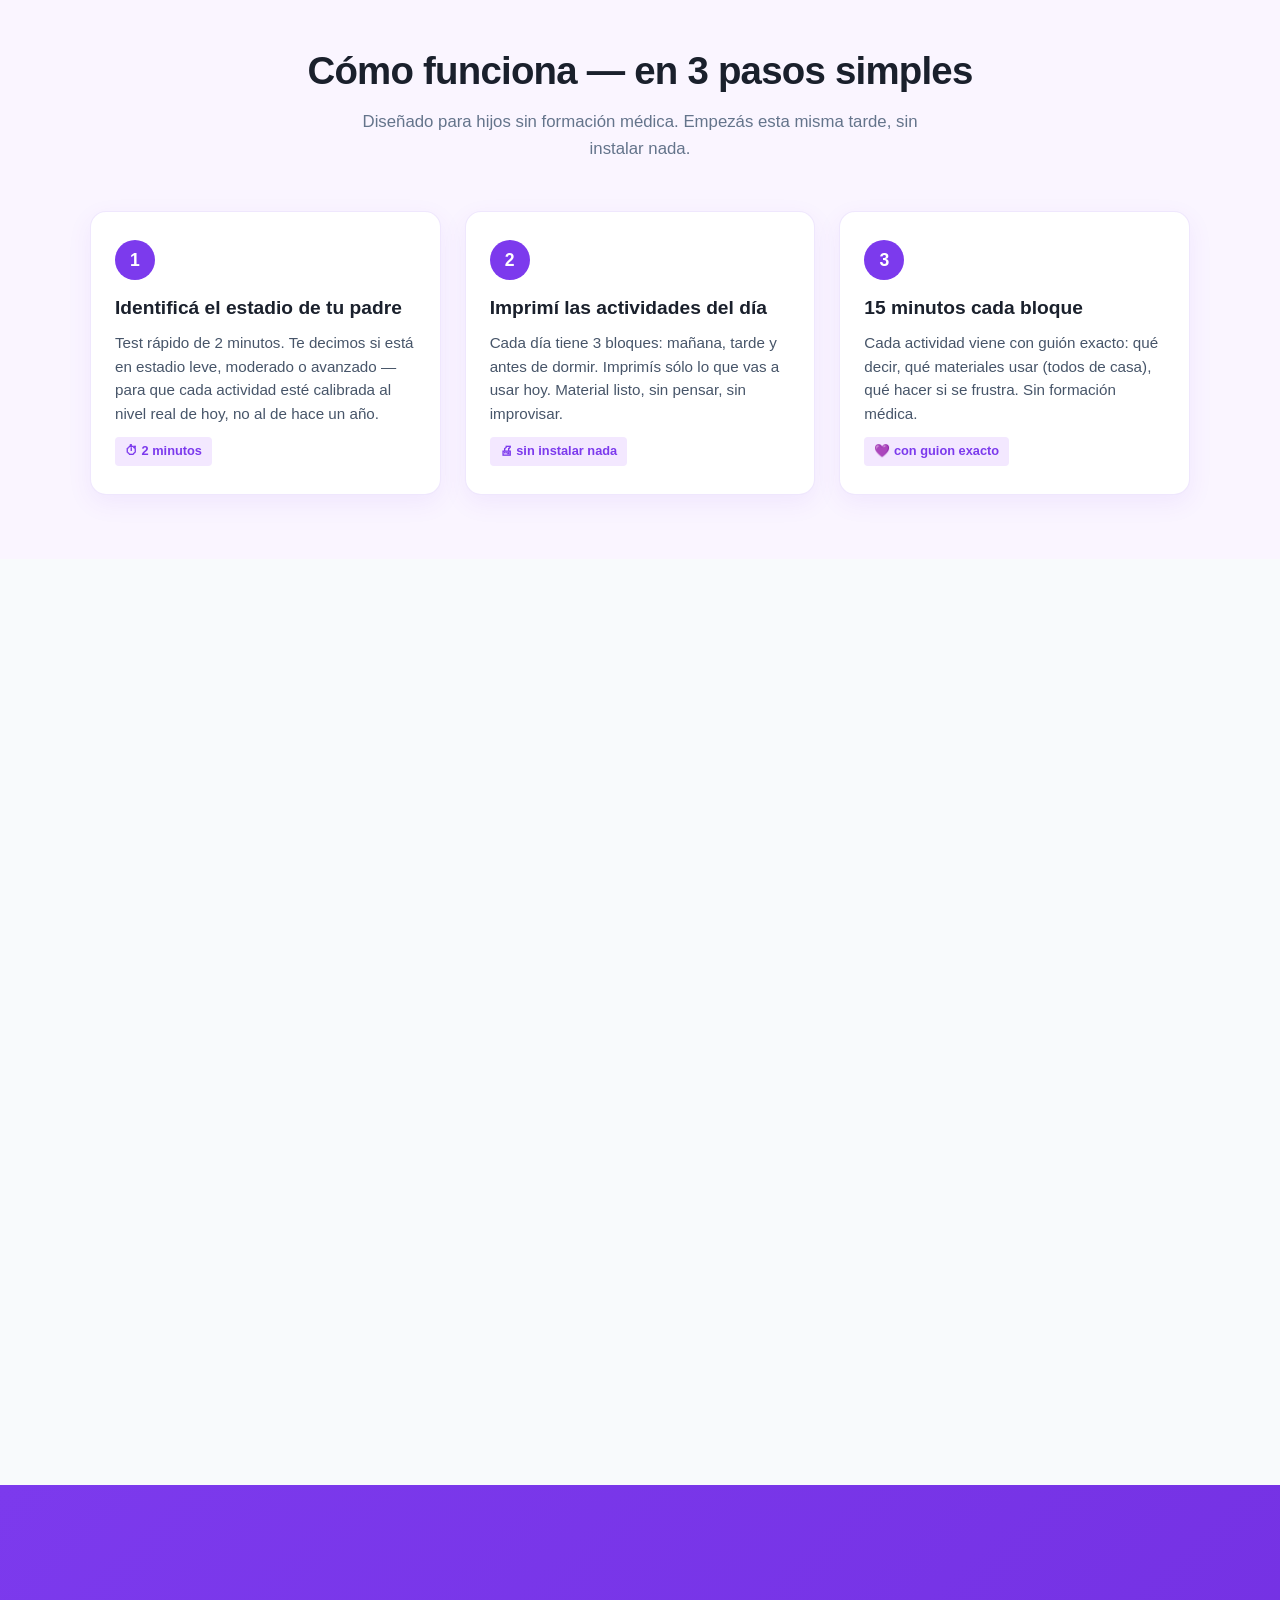
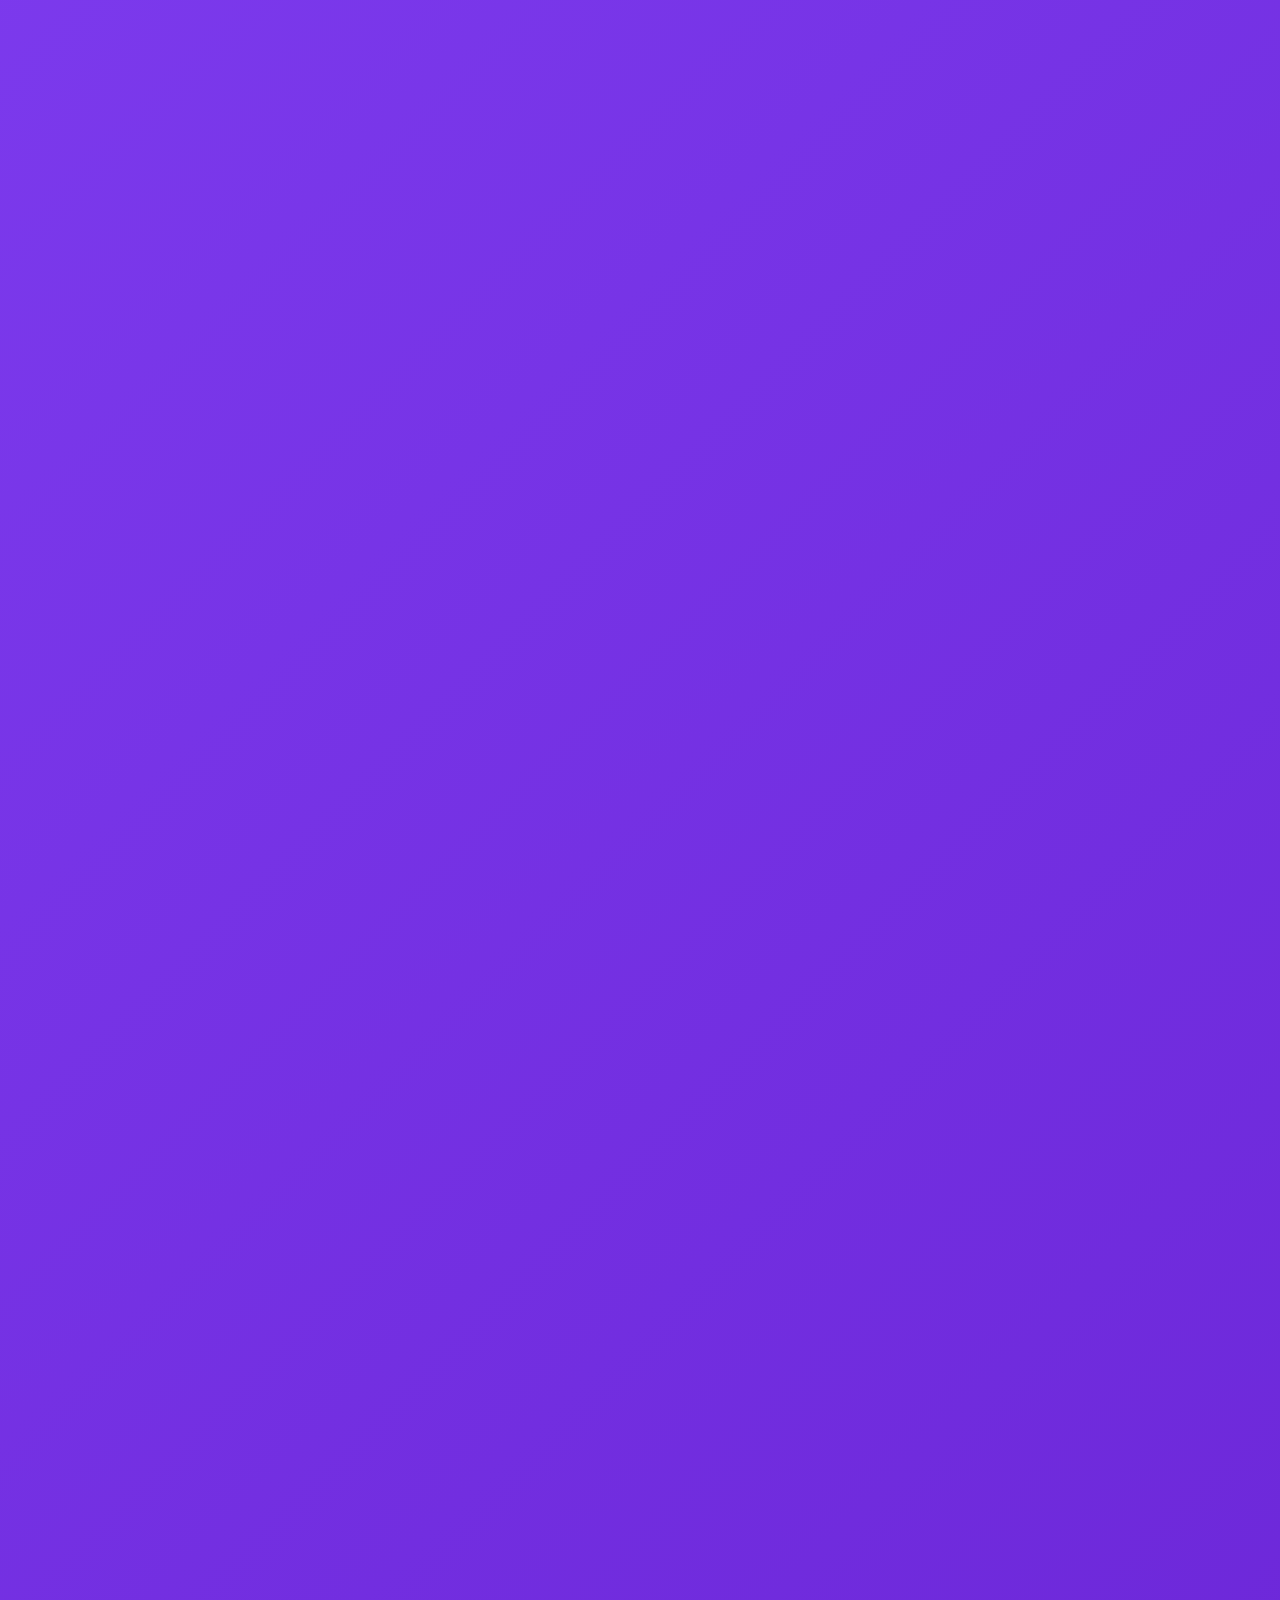
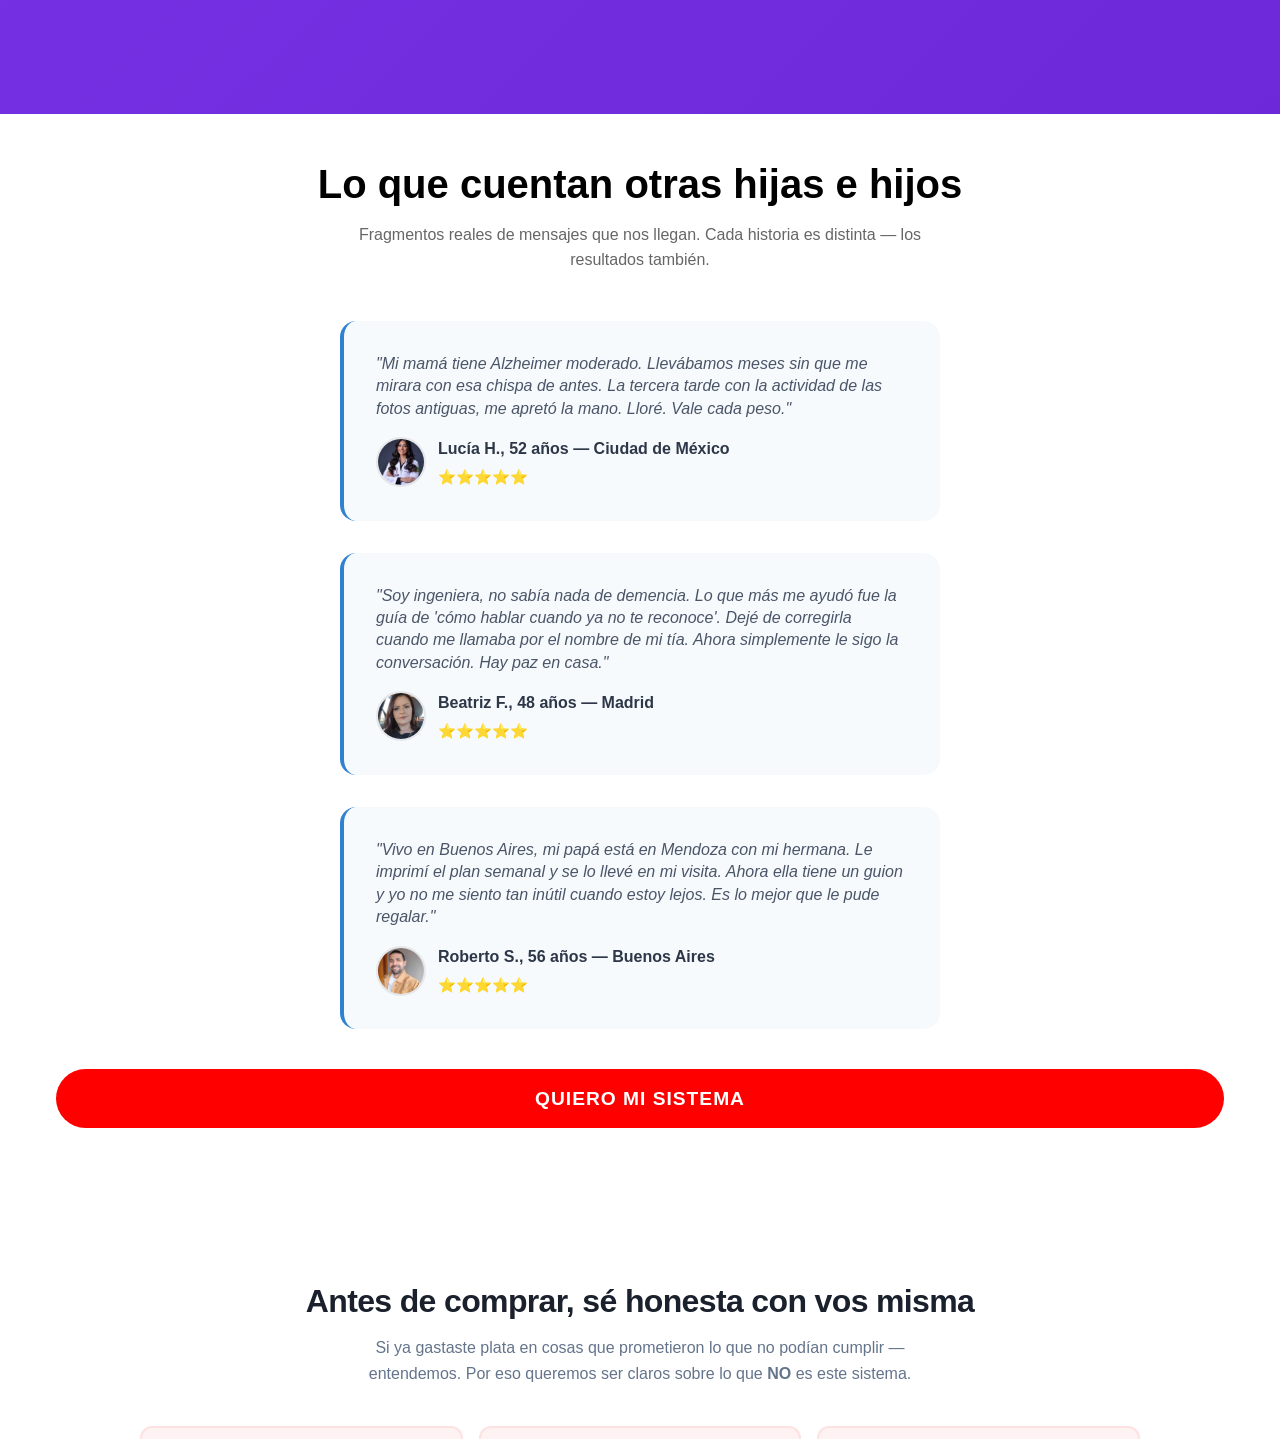
==== commit bac9f2d4: "dsdsd" ====
--- a/index.html
+++ b/index.html
@@ -502,15 +502,6 @@
 
     <div id="purchase-notifications" class="purchase-notifications-container"></div>
 
-    <!-- Sticky CTA mobile -->
-    <div class="sticky-cta-alz">
-        <div class="sticky-info">
-            <strong>Sistema Completo · $9,99</strong>
-            <span>90% OFF · garantía 30 días</span>
-        </div>
-        <a href="#plans" class="sticky-btn">VER OFERTA →</a>
-    </div>
-
     <script src="app.js"></script>
     <script>
       // Espelha countdown no banner do plans
